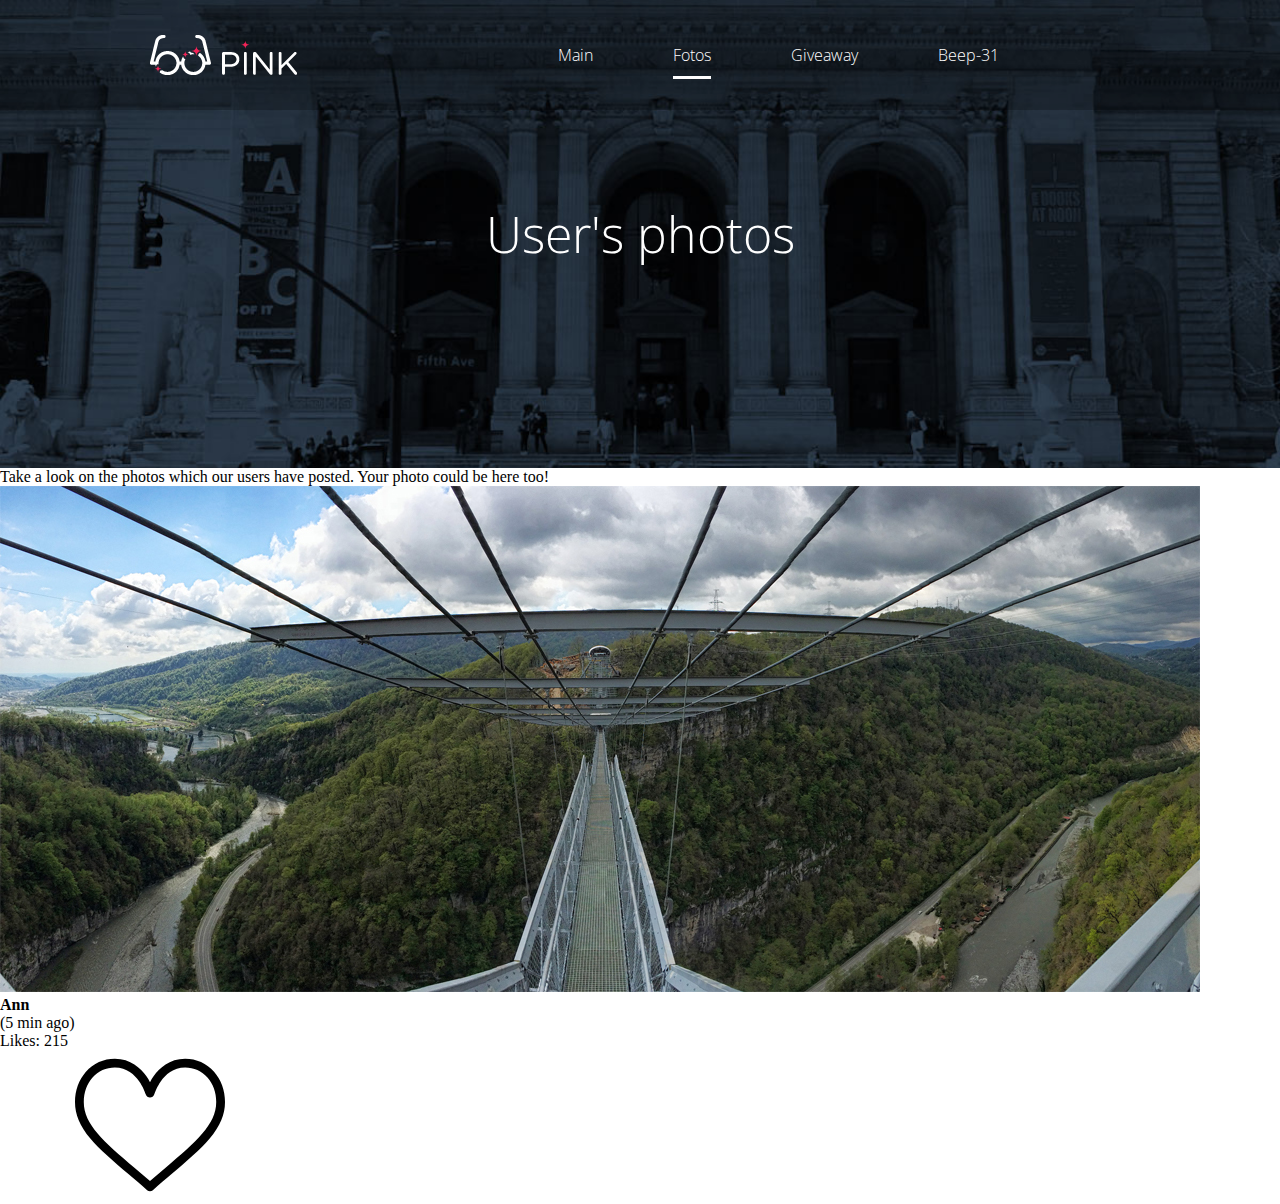
==== fotos.html @ 69ac8561 "User's fotos page was added but not finished yet" ====
<!DOCTYPE html>
<html lang="en">
<head>
    <meta charset="UTF-8">
    <meta name="viewport" content="width=device-width, initial-scale=1.0">
    <title>Document</title>
    <link rel="stylesheet" href="fotos.css">
    <link href="https://fonts.googleapis.com/css2?family=Open+Sans:wght@300;400;700&display=swap" rel="stylesheet">
</head>
<body>

<svg style="display: none;">
    <symbol id="heart" viewBox="0 0 512 512">
        <g>
            <g>
                <path d="M474.644,74.27C449.391,45.616,414.358,29.836,376,29.836c-53.948,0-88.103,32.22-107.255,59.25
                    c-4.969,7.014-9.196,14.047-12.745,20.665c-3.549-6.618-7.775-13.651-12.745-20.665c-19.152-27.03-53.307-59.25-107.255-59.25
                    c-38.358,0-73.391,15.781-98.645,44.435C13.267,101.605,0,138.213,0,177.351c0,42.603,16.633,82.228,52.345,124.7
                    c31.917,37.96,77.834,77.088,131.005,122.397c19.813,16.884,40.302,34.344,62.115,53.429l0.655,0.574
                    c2.828,2.476,6.354,3.713,9.88,3.713s7.052-1.238,9.88-3.713l0.655-0.574c21.813-19.085,42.302-36.544,62.118-53.431
                    c53.168-45.306,99.085-84.434,131.002-122.395C495.367,259.578,512,219.954,512,177.351
                    C512,138.213,498.733,101.605,474.644,74.27z M309.193,401.614c-17.08,14.554-34.658,29.533-53.193,45.646
                    c-18.534-16.111-36.113-31.091-53.196-45.648C98.745,312.939,30,254.358,30,177.351c0-31.83,10.605-61.394,29.862-83.245
                    C79.34,72.007,106.379,59.836,136,59.836c41.129,0,67.716,25.338,82.776,46.594c13.509,19.064,20.558,38.282,22.962,45.659
                    c2.011,6.175,7.768,10.354,14.262,10.354c6.494,0,12.251-4.179,14.262-10.354c2.404-7.377,9.453-26.595,22.962-45.66
                    c15.06-21.255,41.647-46.593,82.776-46.593c29.621,0,56.66,12.171,76.137,34.27C471.395,115.957,482,145.521,482,177.351
                    C482,254.358,413.255,312.939,309.193,401.614z"/>
            </g>
        </g>
    </symbol>
</svg>
    <header class="page-header">
        <div class="page-header__logo">
            <a class="page-header__logo--mobile">
                <img src="./img/header/logotype-mobile.png" alt="pink logo">
            </a>
            <a class="page-header__logo--tablet">
                <img src="./img/header/logotype-tablet.png" alt="pink logo">
            </a>
            <a href="" class="page-header__logo--desktop">
                <img src="./img/header/logotype-desktop.png" alt="pink logo">
            </a>
        </div>
        <div class="page-header__burger">
            <div class="burger-item burger-item--closed"></div>
        </div>
        <nav class="main-nav" id="nav">
            <div class="main-nav__wrapper">
                <ul class="main-nav__list">
                    <li class="main-nav__list-item"><a href="index.html">Main</a></li>
                    <li class="main-nav__list-item list-item--active"><a href="#">Fotos</a></li>
                    <li class="main-nav__list-item"><a href="#">Giveaway</a></li>
                    <li class="main-nav__list-item"><a href="#">Beep-31</a></li>
                </ul>
            </div>
        </nav>
    </header>
    <section class="intro">
        <div class="intro__title">User's photos</div>
    </section>
    <main class="page-main">
        <div class="main__intro">
            <p>Take a look on the photos which our users have posted. Your photo could be here too!</p>
        </div>
        <div class="main__cards">
            <div class="card">
                <div class="card__photo">
                    <picture>
                        <source media="(min-width:1200px)" srcset="img/fotos/main/panorama-desktop.jpg">
                        <source media="(min-width:660px)" srcset="img/fotos/main/panorama-tablet.jpg">
                        <img srcset="img/fotos/main/panorama-mobile.jpg">
                    </picture>
                </div>
                <div class="card__info">
                    <div class="card__info-left">
                        <div class="card__info__name"><h4>Ann</h4></div>
                        <div class="card__info__time">(5 min ago)</div>
                    </div>
                   <div class="card__info-right">
                       <div class="card__info__likes">
                           <p>Likes: 215</p>
                           <svg>
                               <use xlink:href="#heart">
                           </svg>
                       </div>
                   </div>

                </div>
            </div>
        </div>
    </main>
<script src="scripts/header.js"></script>
</body>
</html>
---- fotos.css ----
*,
*::before,
*::after {
  box-sizing: border-box;
  margin: 0;
  padding: 0;
}
html {
  position: relative;
}
body {
  overflow-x: hidden;
}
a {
  text-decoration: none;
}
table {
  border-style: hidden;
  border-collapse: collapse;
}
.skew-c {
  width: 100vw;
  height: 50px;
  position: absolute;
  left: 0px;
  background: linear-gradient(to right bottom, #fff 49%, #f2f2f2 50%);
}
@media (min-width: 660px) {
  .skew-c {
    height: 96px;
  }
}
@media (min-width: 1200px) {
  .skew-c {
    height: 120px;
  }
}
.page-header {
  position: absolute;
  top: 0;
  left: 0;
  font-family: 'Open Sans', sans-serif;
  font-weight: 300;
  background-color: #0000003a;
  width: 100%;
  padding: 20px;
  z-index: 5;
  display: flex;
  justify-content: space-between;
  align-items: center;
  height: 70px;
}
.page-header__logo--tablet {
  display: none;
}
.page-header__logo--desktop {
  display: none;
}
.page-header__logo--mobile {
  display: flex;
}
.page-header__burger {
  order: 3;
}
.burger-item--closed {
  display: flex;
  width: 50px;
  height: 4px;
  background-color: #fff;
  position: relative;
  cursor: pointer;
  transition: 0.1s linear;
}
.burger-item--closed:hover {
  background-color: #d22856;
}
.burger-item--closed:hover::after,
.burger-item--closed:hover::before {
  background-color: #d22856;
}
.burger-item--closed::after {
  content: "";
  display: block;
  width: 50px;
  height: 4px;
  background-color: #fff;
  position: absolute;
  cursor: pointer;
  top: 10px;
  left: 0;
  transition: 0.1s linear;
}
.burger-item--closed::before {
  content: "";
  display: block;
  width: 50px;
  height: 4px;
  background-color: #fff;
  position: absolute;
  cursor: pointer;
  top: -10px;
  left: 0;
  transition: 0.1s linear;
}
.burger-item--closed::before:hover {
  background-color: #d22856;
}
.main-nav {
  opacity: 0;
  position: absolute;
  left: 0;
  top: 70px;
  background-color: #243241;
  transition: 0.4s linear;
  z-index: 1000;
}
.main-nav__list {
  list-style: none;
  padding: 0;
  display: flex;
  flex-direction: column;
}
.main-nav__list-item {
  text-align: center;
  padding: 25px 0px;
  text-transform: uppercase;
  font-weight: 700;
  width: 100vw;
  border-bottom: 1px solid #000001;
  border-top: 2px solid #485461;
}
.main-nav__list-item a {
  text-decoration: none;
  color: #fff;
}
.main-nav__list-item:last-child {
  border-bottom: 1px solid #000001;
}
@media (min-width: 660px) {
  .page-header__logo--tablet {
    display: flex;
  }
  .page-header__logo--desktop {
    display: none;
  }
  .page-header__logo--mobile {
    display: none;
  }
  .page-header {
    height: 110px;
  }
  .main-nav {
    top: 110px;
  }
}
@media (min-width: 1200px) {
  .main-nav {
    opacity: 1 !important;
  }
  .list-item--active a {
    padding-bottom: 10px;
    border-bottom: 3px solid #fff;
  }
  .page-header__logo--tablet {
    display: none;
  }
  .page-header__logo--desktop {
    display: flex;
    margin-left: 130px;
  }
  .page-header__logo--mobile {
    display: none;
  }
  .burger-item {
    display: none;
  }
  .main-nav {
    display: block;
    opacity: 1;
    position: static;
    background-color: transparent;
  }
  .main-nav__list {
    display: flex;
    flex-direction: row;
  }
  .main-nav__list-item {
    padding: 0;
    text-transform: initial;
    color: #fff;
    font-weight: 300;
    border: none;
    width: auto;
    margin: 0 40px;
  }
  .main-nav__list-item a {
    transition: 0.1s linear;
  }
  .main-nav__list-item a:hover {
    color: #d22856;
    border-color: #d22856;
  }
  .main-nav__list-item:last-child {
    border-bottom: none;
  }
}
.intro {
  background-image: url("img/fotos/intro/back-mobile.jpg");
  background-size: cover;
  background-repeat: no-repeat;
}
.intro__title {
  text-align: center;
  padding: 130px 0px;
  font-family: 'Open Sans', sans-serif;
  font-size: 25px;
  font-weight: 300;
  color: #fff;
}
@media (min-width: 660px) {
  .intro {
    background-image: url("img/fotos/intro/back-tablet.jpg");
  }
  .intro__title {
    padding-top: 250px;
    padding-bottom: 150px;
    font-size: 50px;
  }
}
@media (min-width: 1200px) {
  .intro {
    background-image: url("img/fotos/intro/back-desktop.jpg");
  }
  .intro__title {
    padding: 200px 0px;
  }
}
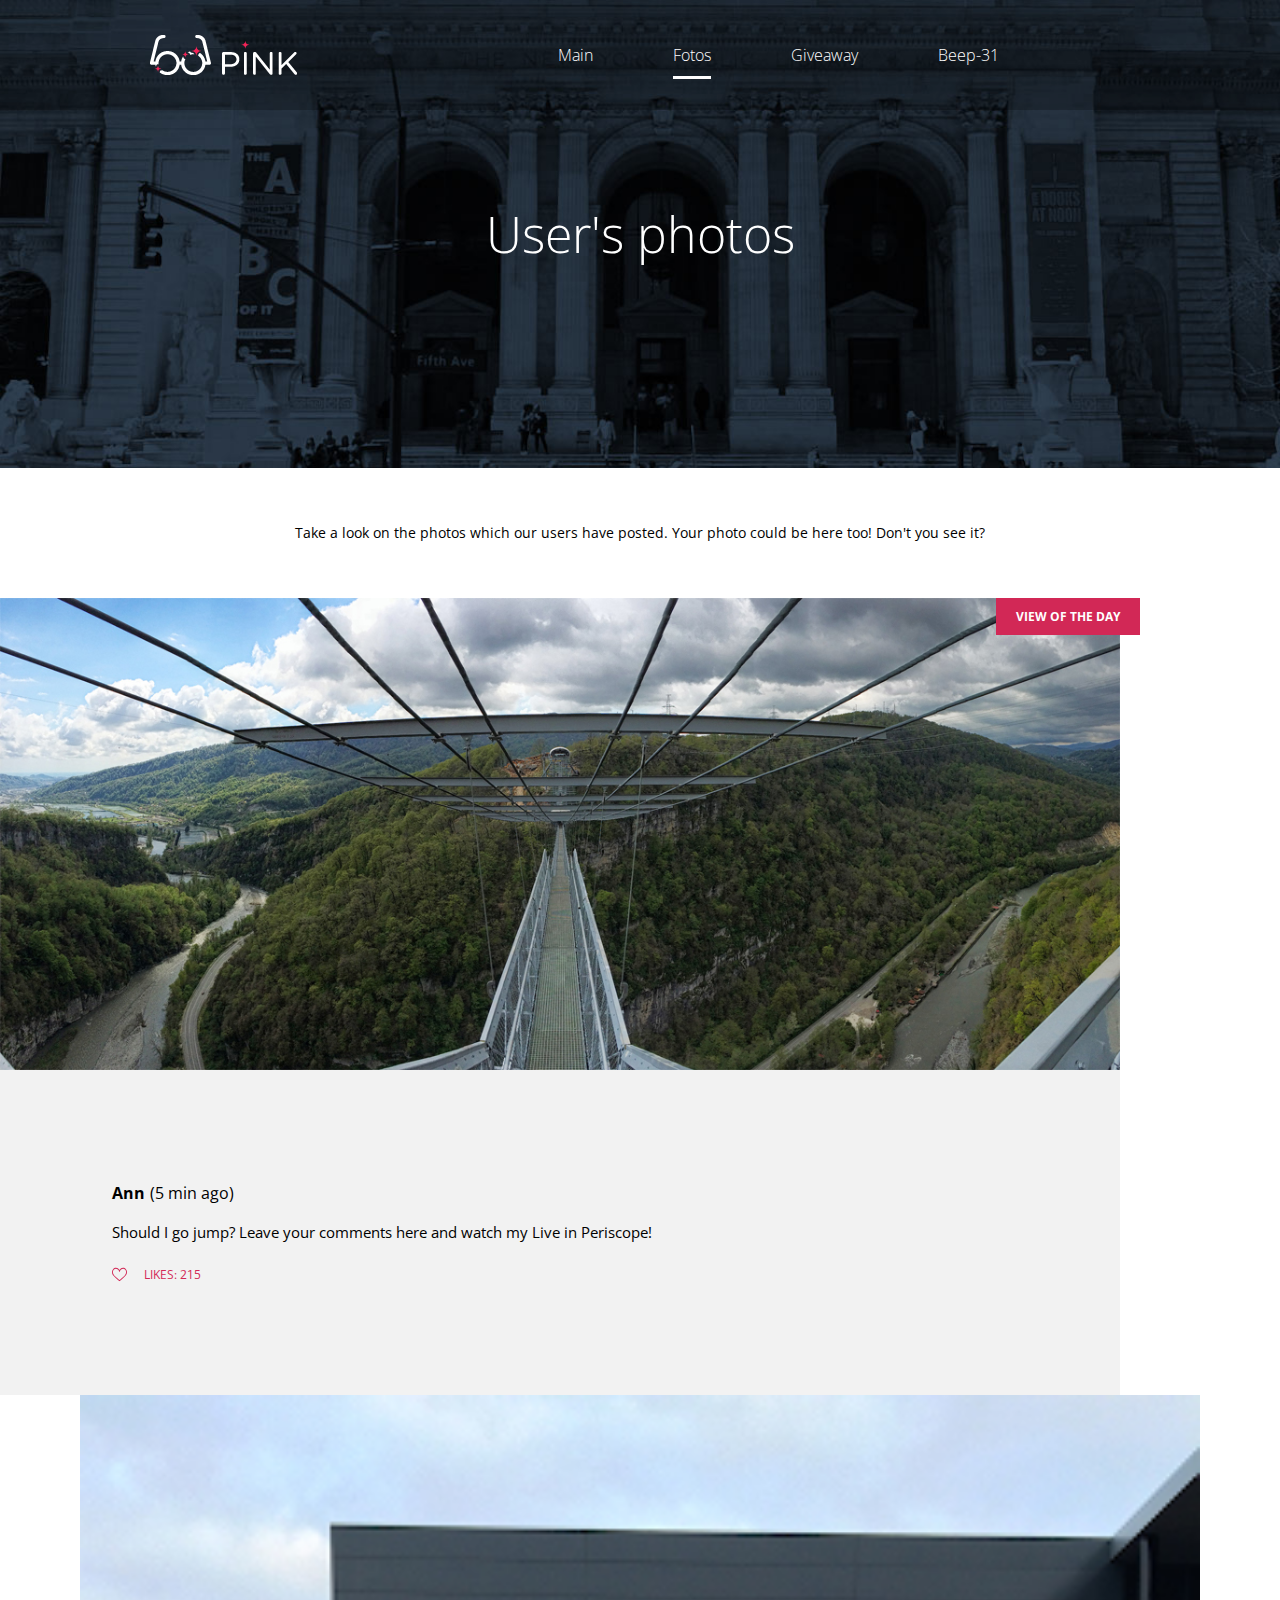
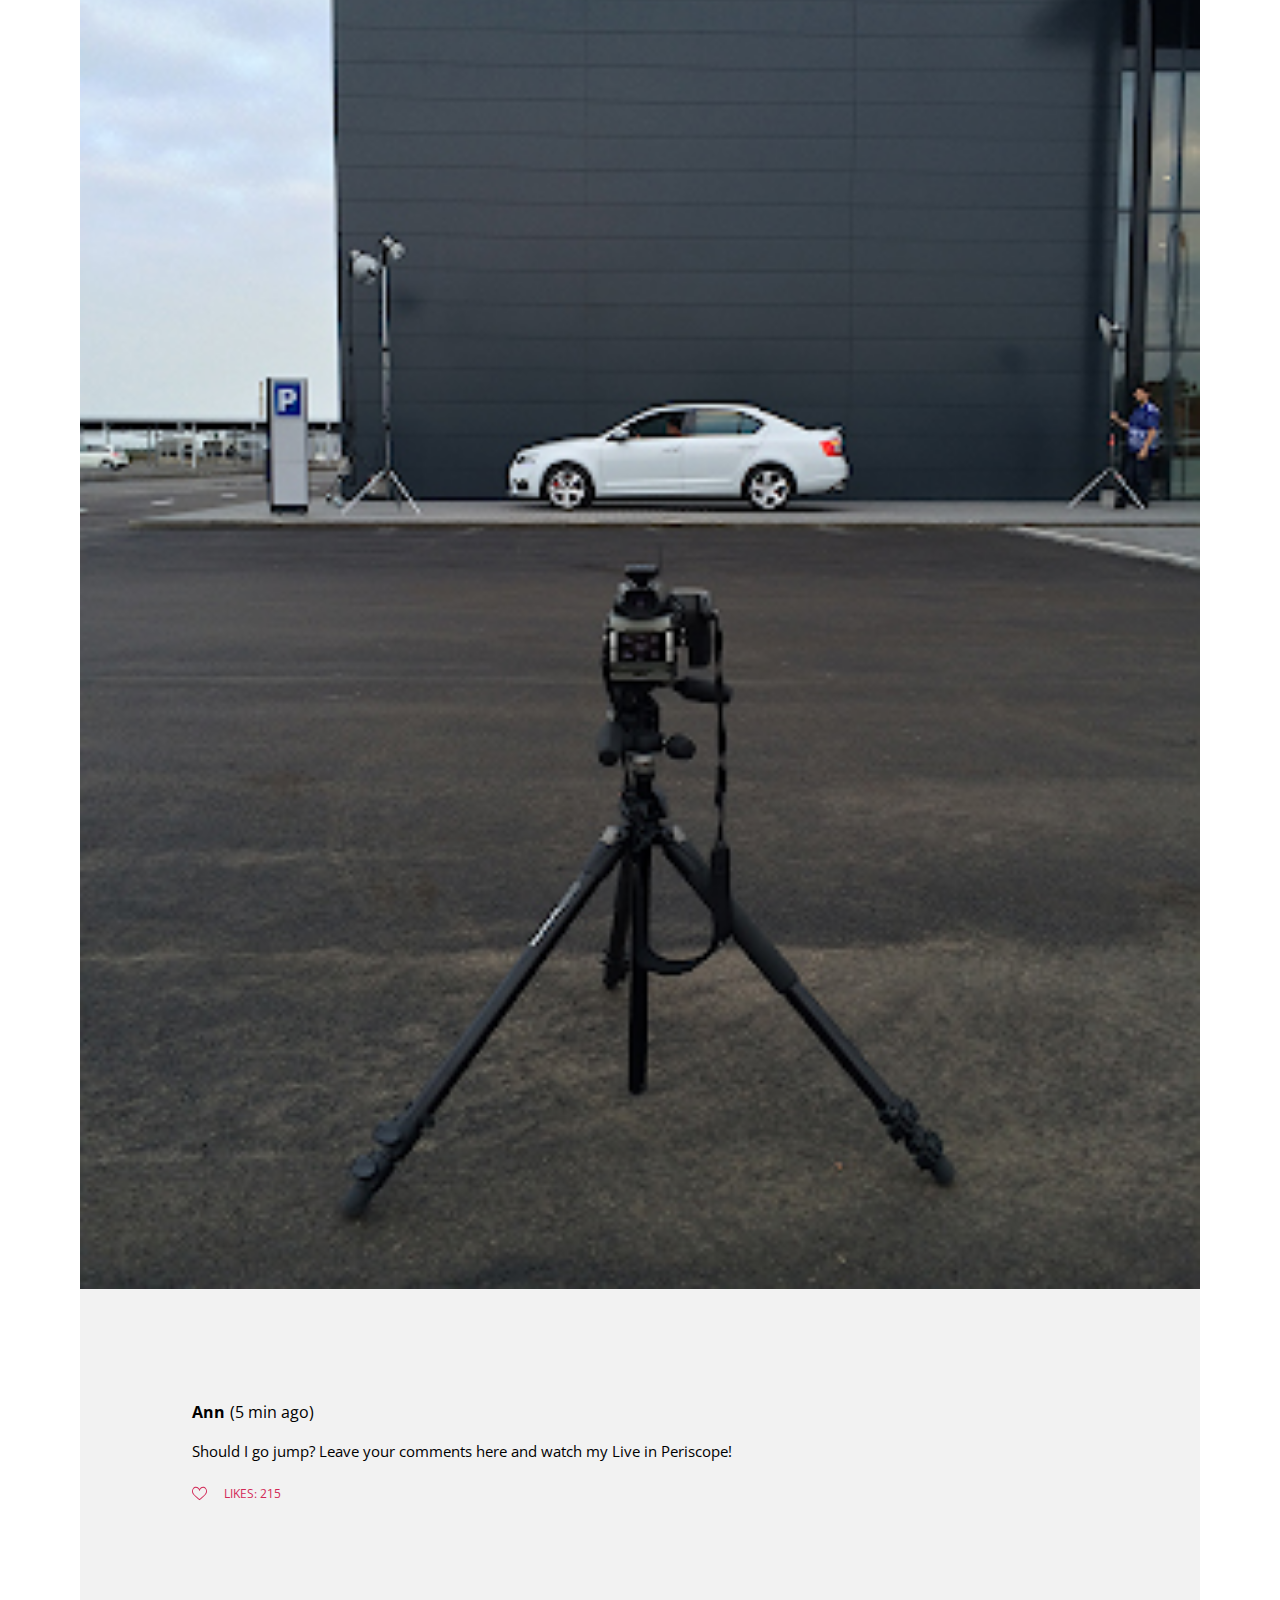
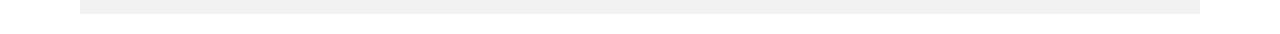
==== commit dea41103: "fotos section was started" ====
--- a/fotos.html
+++ b/fotos.html
@@ -60,21 +60,27 @@
     </section>
     <main class="page-main">
         <div class="main__intro">
-            <p>Take a look on the photos which our users have posted. Your photo could be here too!</p>
+            <p>Take a look on the photos which our users have posted. Your photo could be here too! Don't you see it?</p>
         </div>
         <div class="main__cards">
-            <div class="card">
+            <div class="card card--panorama">
+                <div class="card__panorama">
+                    View of the day
+                </div>
                 <div class="card__photo">
                     <picture>
                         <source media="(min-width:1200px)" srcset="img/fotos/main/panorama-desktop.jpg">
                         <source media="(min-width:660px)" srcset="img/fotos/main/panorama-tablet.jpg">
-                        <img srcset="img/fotos/main/panorama-mobile.jpg">
+                        <img class="img--panorama" srcset="img/fotos/main/panorama-mobile.jpg">
                     </picture>
                 </div>
                 <div class="card__info">
                     <div class="card__info-left">
                         <div class="card__info__name"><h4>Ann</h4></div>
                         <div class="card__info__time">(5 min ago)</div>
+                    </div>
+                    <div class="card__info__text">
+                        <p>Should I go jump? Leave your comments here and watch my Live in Periscope!</p>
                     </div>
                    <div class="card__info-right">
                        <div class="card__info__likes">
@@ -84,7 +90,32 @@
                            </svg>
                        </div>
                    </div>
-
+                </div>
+            </div>
+            <div class="card">
+                <div class="card__photo">
+                    <picture>
+                        <source media="(min-width:1200px)" srcset="img/fotos/main/photo-1-desktop.jpg">
+                        <source media="(min-width:660px)" srcset="img/fotos/main/photo-1-tablet.jpg">
+                        <img srcset="img/fotos/main/photo-1-mobile.jpg">
+                    </picture>
+                </div>
+                <div class="card__info">
+                    <div class="card__info-left">
+                        <div class="card__info__name"><h4>Ann </h4></div>
+                        <div class="card__info__time">(5 min ago)</div>
+                    </div>
+                    <div class="card__info__text">
+                        <p>Should I go jump? Leave your comments here and watch my Live in Periscope!</p>
+                    </div>
+                   <div class="card__info-right">
+                       <div class="card__info__likes">
+                           <p>Likes: 215</p>
+                           <svg>
+                               <use xlink:href="#heart">
+                           </svg>
+                       </div>
+                   </div>
                 </div>
             </div>
         </div>
--- a/fotos.css
+++ b/fotos.css
@@ -235,3 +235,89 @@
     padding: 200px 0px;
   }
 }
+.page-main {
+  font-family: 'Open Sans', sans-serif;
+}
+.main__cards {
+  display: flex;
+  flex-wrap: wrap;
+}
+.main__intro {
+  font-size: 14px;
+  margin: 50px 0px;
+  text-align: center;
+  line-height: 2.14;
+  padding: 0 20px;
+}
+.card--panorama {
+  position: relative;
+}
+.card__panorama {
+  position: absolute;
+  color: #fff;
+  font-size: 12px;
+  font-weight: 700;
+  text-transform: uppercase;
+  background-color: #d22856;
+  padding: 10px 20px;
+  right: -20px;
+  top: 0;
+}
+.card__photo--panorama {
+  width: 100vw;
+}
+.img--panorama {
+  width: 100vw;
+  height: auto;
+  display: block;
+  margin: 0 auto;
+}
+.card {
+  width: 87.5%;
+  margin: 0 auto;
+  margin-bottom: 20px;
+  display: flex;
+  flex-direction: column;
+}
+.card--panorama {
+  margin: 0px;
+}
+.card__photo img {
+  display: block;
+  width: 100%;
+  height: auto;
+}
+.card__info {
+  background-color: #f2f2f2;
+  padding: 10%;
+}
+.card__info-left {
+  display: flex;
+  margin-bottom: 15px;
+}
+.card__info__time {
+  margin-left: 5px;
+}
+.card__info__text {
+  line-height: 1.8;
+  font-size: 15px;
+  margin-bottom: 20px;
+}
+.card__info-right svg {
+  width: 15px;
+  height: 15px;
+  fill: #d22856;
+  order: 1;
+  margin-right: 17px;
+}
+.card__info__likes {
+  display: flex;
+  align-items: center;
+  color: #d22856;
+  font-size: 12px;
+  text-transform: uppercase;
+  font-weight: 400;
+}
+.card__info__likes p {
+  order: 2;
+}
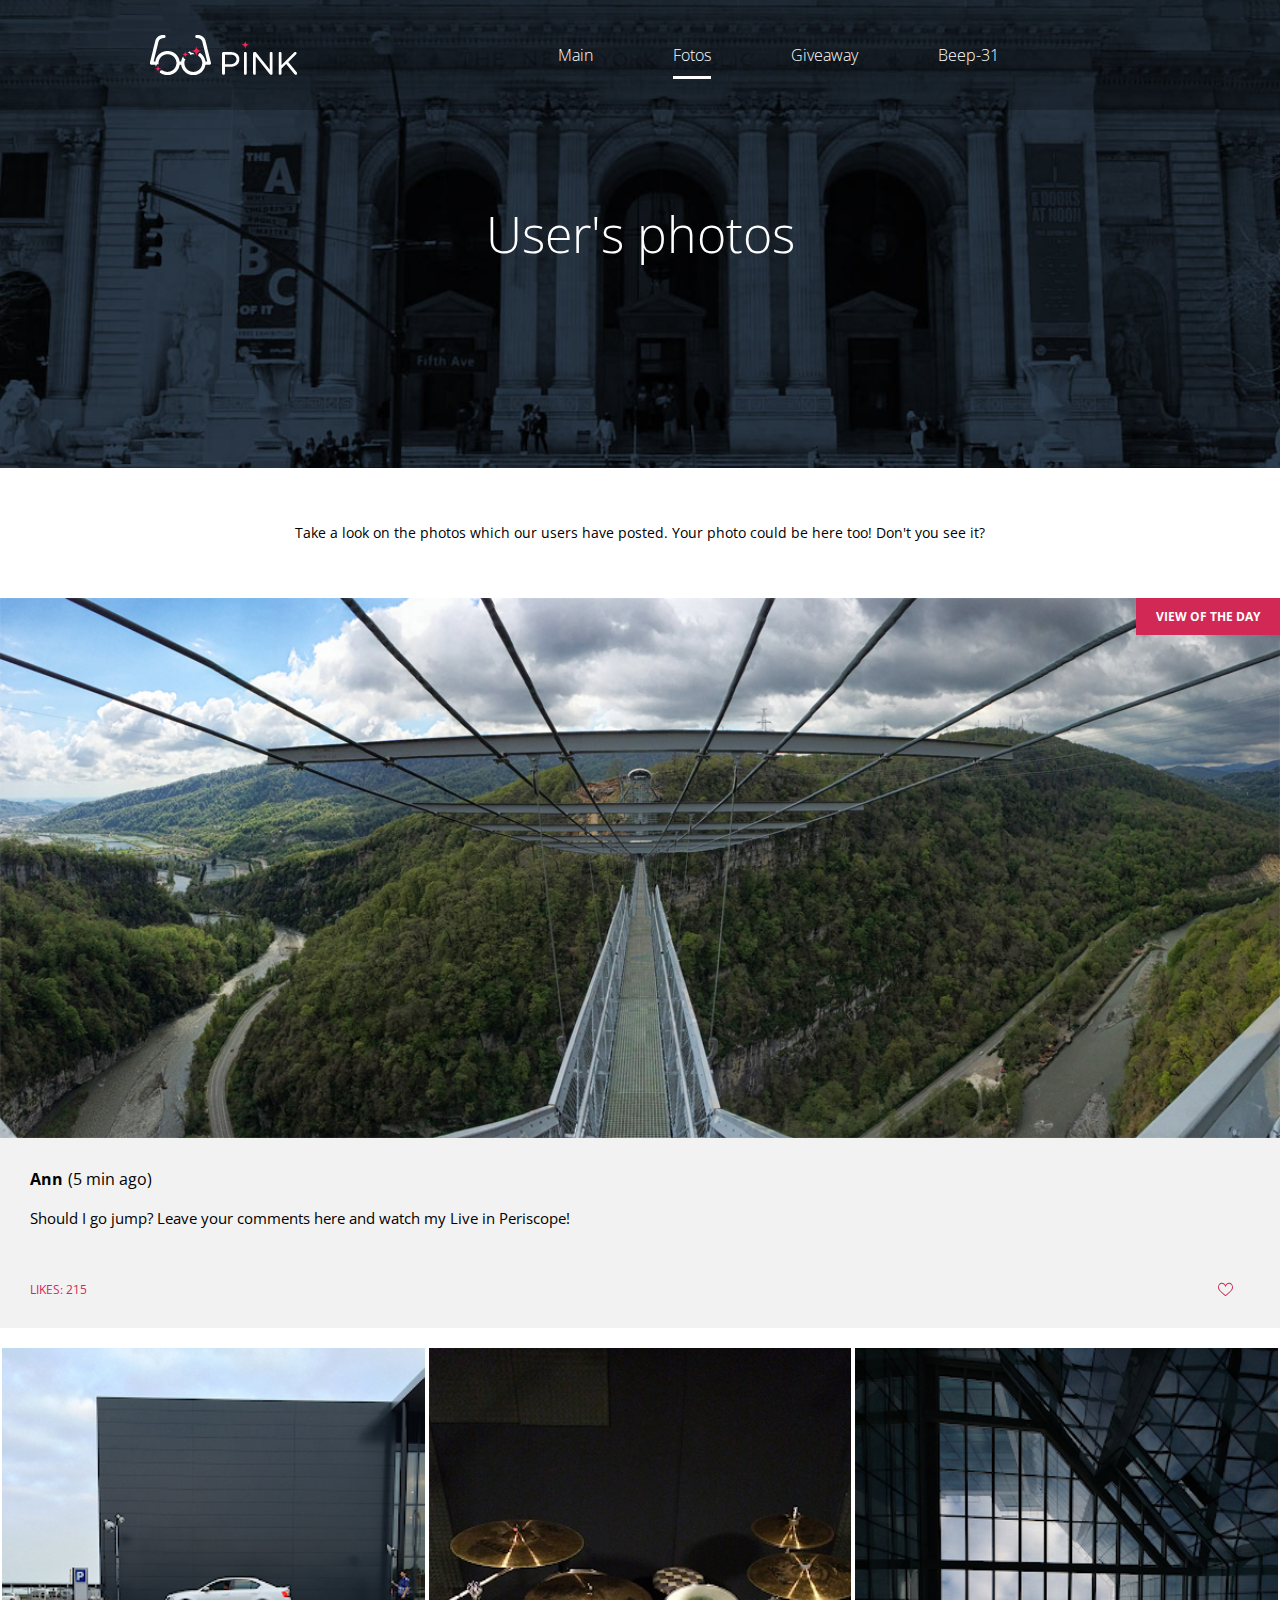
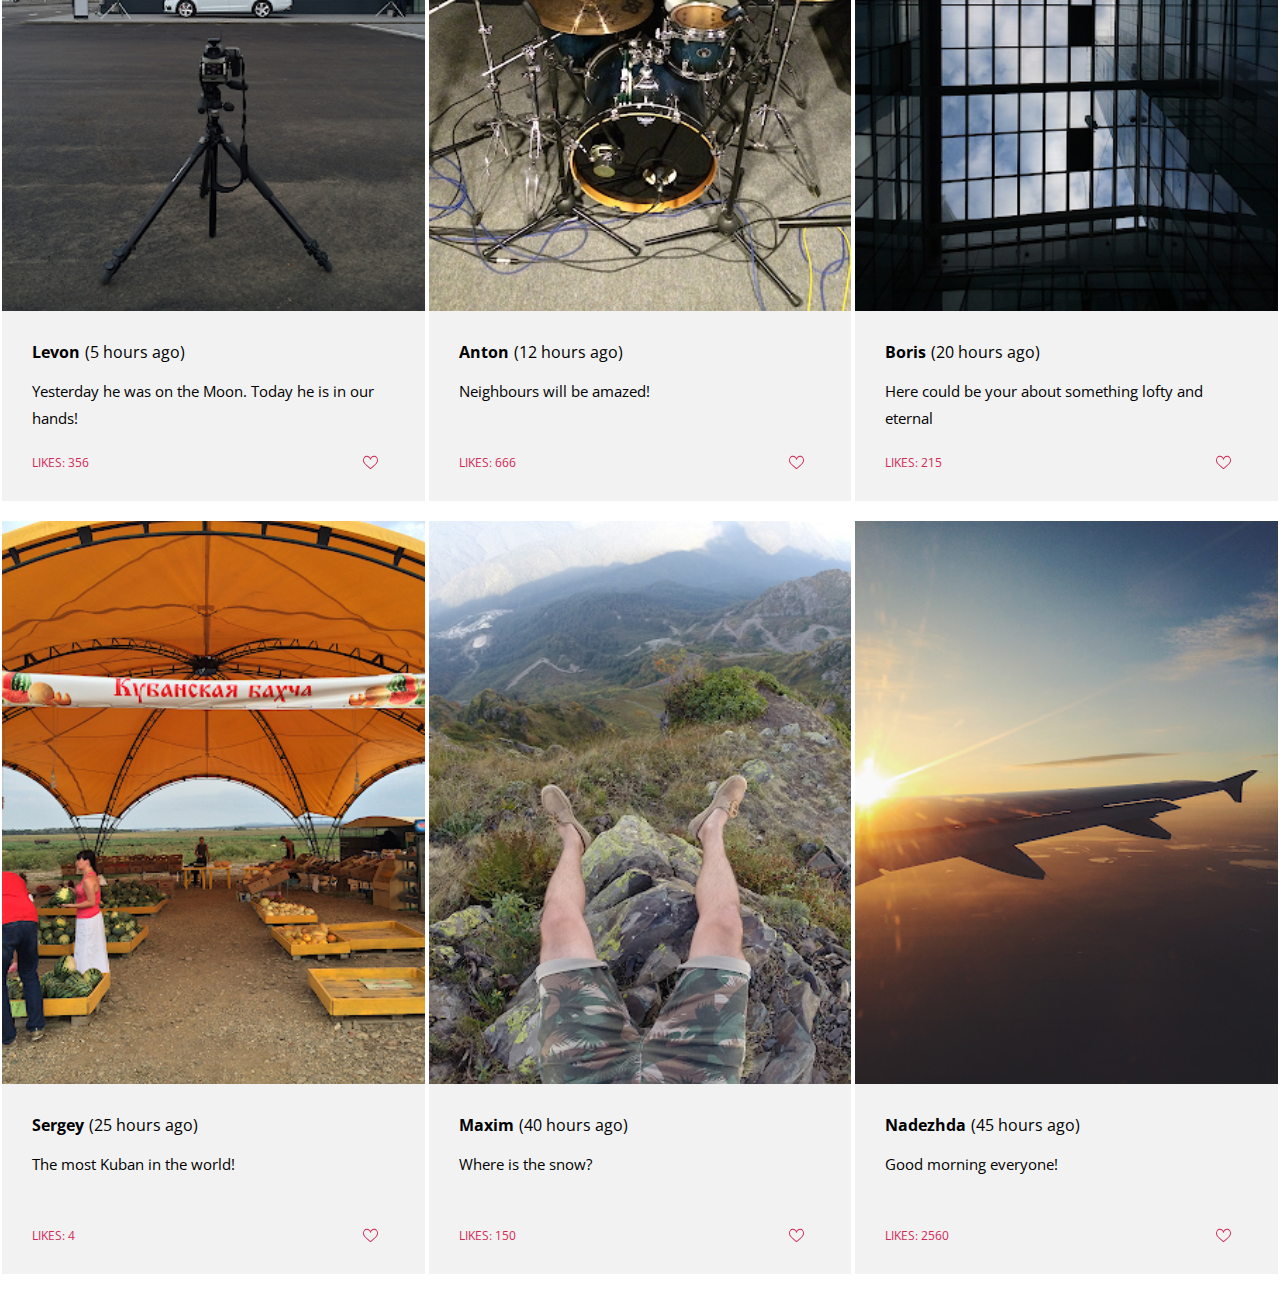
==== commit cf66ae45: "I have some problems with the wrapper" ====
--- a/fotos.html
+++ b/fotos.html
@@ -55,13 +55,16 @@
             </div>
         </nav>
     </header>
+
     <section class="intro">
         <div class="intro__title">User's photos</div>
     </section>
+
     <main class="page-main">
         <div class="main__intro">
             <p>Take a look on the photos which our users have posted. Your photo could be here too! Don't you see it?</p>
         </div>
+        <!-- <div class="page-main__wrapper"> -->
         <div class="main__cards">
             <div class="card card--panorama">
                 <div class="card__panorama">
@@ -82,14 +85,14 @@
                     <div class="card__info__text">
                         <p>Should I go jump? Leave your comments here and watch my Live in Periscope!</p>
                     </div>
-                   <div class="card__info-right">
-                       <div class="card__info__likes">
-                           <p>Likes: 215</p>
-                           <svg>
-                               <use xlink:href="#heart">
-                           </svg>
-                       </div>
-                   </div>
+                    <div class="card__info-right">
+                        <div class="card__info__likes">
+                            <p>Likes: 215</p>
+                            <svg>
+                                <use xlink:href="#heart">
+                            </svg>
+                        </div>
+                    </div>
                 </div>
             </div>
             <div class="card">
@@ -102,22 +105,153 @@
                 </div>
                 <div class="card__info">
                     <div class="card__info-left">
-                        <div class="card__info__name"><h4>Ann </h4></div>
-                        <div class="card__info__time">(5 min ago)</div>
-                    </div>
-                    <div class="card__info__text">
-                        <p>Should I go jump? Leave your comments here and watch my Live in Periscope!</p>
-                    </div>
-                   <div class="card__info-right">
-                       <div class="card__info__likes">
-                           <p>Likes: 215</p>
-                           <svg>
-                               <use xlink:href="#heart">
-                           </svg>
-                       </div>
-                   </div>
-                </div>
-            </div>
+                        <div class="card__info__name"><h4>Levon</h4></div>
+                        <div class="card__info__time">(5 hours ago)</div>
+                    </div>
+                    <div class="card__info__text">
+                        <p>Yesterday he was on the Moon. Today he is in our hands!</p>
+                    </div>
+                    <div class="card__info-right">
+                        <div class="card__info__likes">
+                            <p>Likes: 356</p>
+                            <svg>
+                                <use xlink:href="#heart">
+                            </svg>
+                        </div>
+                    </div>
+                </div>
+            </div>
+            <div class="card">
+                <div class="card__photo">
+                    <picture>
+                        <source media="(min-width:1200px)" srcset="img/fotos/main/photo-2-desktop.jpg">
+                        <source media="(min-width:660px)" srcset="img/fotos/main/photo-2-tablet.jpg">
+                        <img srcset="img/fotos/main/photo-2-mobile.jpg">
+                    </picture>
+                </div>
+                <div class="card__info">
+                    <div class="card__info-left">
+                        <div class="card__info__name"><h4>Anton</h4></div>
+                        <div class="card__info__time">(12 hours ago)</div>
+                    </div>
+                    <div class="card__info__text">
+                        <p>Neighbours will be amazed!</p>
+                    </div>
+                    <div class="card__info-right">
+                        <div class="card__info__likes">
+                            <p>Likes: 666</p>
+                            <svg>
+                                <use xlink:href="#heart">
+                            </svg>
+                        </div>
+                    </div>
+                </div>
+            </div>
+            <div class="card">
+                <div class="card__photo">
+                    <picture>
+                        <source media="(min-width:1200px)" srcset="img/fotos/main/photo-3-desktop.jpg">
+                        <source media="(min-width:660px)" srcset="img/fotos/main/photo-3-tablet.jpg">
+                        <img srcset="img/fotos/main/photo-3-mobile.jpg">
+                    </picture>
+                </div>
+                <div class="card__info">
+                    <div class="card__info-left">
+                        <div class="card__info__name"><h4>Boris</h4></div>
+                        <div class="card__info__time">(20 hours ago)</div>
+                    </div>
+                    <div class="card__info__text">
+                        <p>Here could be your about something lofty and eternal</p>
+                    </div>
+                    <div class="card__info-right">
+                        <div class="card__info__likes">
+                            <p>Likes: 215</p>
+                            <svg>
+                                <use xlink:href="#heart">
+                            </svg>
+                        </div>
+                    </div>
+                </div>
+            </div>
+                <div class="card">
+                    <div class="card__photo">
+                        <picture>
+                            <source media="(min-width:1200px)" srcset="img/fotos/main/photo-4-desktop.jpg">
+                            <source media="(min-width:660px)" srcset="img/fotos/main/photo-4-tablet.jpg">
+                            <img srcset="img/fotos/main/photo-4-mobile.jpg">
+                        </picture>
+                    </div>
+                    <div class="card__info">
+                        <div class="card__info-left">
+                            <div class="card__info__name"><h4>Sergey</h4></div>
+                            <div class="card__info__time">(25 hours ago)</div>
+                        </div>
+                        <div class="card__info__text">
+                            <p>The most Kuban in the world!</p>
+                        </div>
+                        <div class="card__info-right">
+                            <div class="card__info__likes">
+                                <p>Likes: 4</p>
+                                <svg>
+                                    <use xlink:href="#heart">
+                                </svg>
+                            </div>
+                        </div>
+                    </div>
+                </div>
+                <div class="card">
+                    <div class="card__photo">
+                        <picture>
+                            <source media="(min-width:1200px)" srcset="img/fotos/main/photo-5-desktop.jpg">
+                            <source media="(min-width:660px)" srcset="img/fotos/main/photo-5-tablet.jpg">
+                            <img srcset="img/fotos/main/photo-5-mobile.jpg">
+                        </picture>
+                    </div>
+                    <div class="card__info">
+                        <div class="card__info-left">
+                            <div class="card__info__name"><h4>Maxim</h4></div>
+                            <div class="card__info__time">(40 hours ago)</div>
+                        </div>
+                        <div class="card__info__text">
+                            <p>Where is the snow?</p>
+                        </div>
+                        <div class="card__info-right">
+                            <div class="card__info__likes">
+                                <p>Likes: 150</p>
+                                <svg>
+                                    <use xlink:href="#heart">
+                                </svg>
+                            </div>
+                        </div>
+                    </div>
+                </div>
+                <div class="card">
+                    <div class="card__photo">
+                        <picture>
+                            <source media="(min-width:1200px)" srcset="img/fotos/main/photo-6-desktop.jpg">
+                            <source media="(min-width:660px)" srcset="img/fotos/main/photo-6-tablet.jpg">
+                            <img srcset="img/fotos/main/photo-6-mobile.jpg">
+                        </picture>
+                    </div>
+                    <div class="card__info">
+                        <div class="card__info-left">
+                            <div class="card__info__name"><h4>Nadezhda</h4></div>
+                            <div class="card__info__time">(45 hours ago)</div>
+                        </div>
+                        <div class="card__info__text">
+                            <p>Good morning everyone!</p>
+                        </div>
+                        <div class="card__info-right">
+                            <div class="card__info__likes">
+                                <p>Likes: 2560</p>
+                                <svg>
+                                    <use xlink:href="#heart">
+                                </svg>
+                            </div>
+                        </div>
+                    </div>
+                </div>
+            <!-- </div> -->
         </div>
     </main>
 <script src="scripts/header.js"></script>
--- a/fotos.css
+++ b/fotos.css
@@ -249,9 +249,6 @@
   line-height: 2.14;
   padding: 0 20px;
 }
-.card--panorama {
-  position: relative;
-}
 .card__panorama {
   position: absolute;
   color: #fff;
@@ -260,17 +257,14 @@
   text-transform: uppercase;
   background-color: #d22856;
   padding: 10px 20px;
-  right: -20px;
+  right: 0px;
   top: 0;
 }
-.card__photo--panorama {
-  width: 100vw;
-}
 .img--panorama {
-  width: 100vw;
+  width: 100vw !important;
   height: auto;
   display: block;
-  margin: 0 auto;
+  margin-left: -7%;
 }
 .card {
   width: 87.5%;
@@ -280,7 +274,7 @@
   flex-direction: column;
 }
 .card--panorama {
-  margin: 0px;
+  position: relative;
 }
 .card__photo img {
   display: block;
@@ -321,3 +315,42 @@
 .card__info__likes p {
   order: 2;
 }
+@media (min-width: 660px) {
+  .card {
+    width: 45%;
+  }
+  .card--panorama {
+    width: 100% !important;
+  }
+  .img--panorama {
+    width: 100vw;
+    height: auto;
+    margin: 0px;
+  }
+  .card__info {
+    height: 190px;
+    padding: 30px;
+    display: flex;
+    flex-direction: column;
+  }
+  .card__info-left {
+    margin-bottom: 15px;
+  }
+  .card__info__text {
+    margin-bottom: auto;
+  }
+  .card__info__likes p {
+    order: 1;
+  }
+  .card__info-right svg {
+    margin-left: auto;
+  }
+}
+@media (min-width: 1200px) {
+  .card {
+    width: 33%;
+  }
+  .card--panorama {
+    width: 100% !important;
+  }
+}
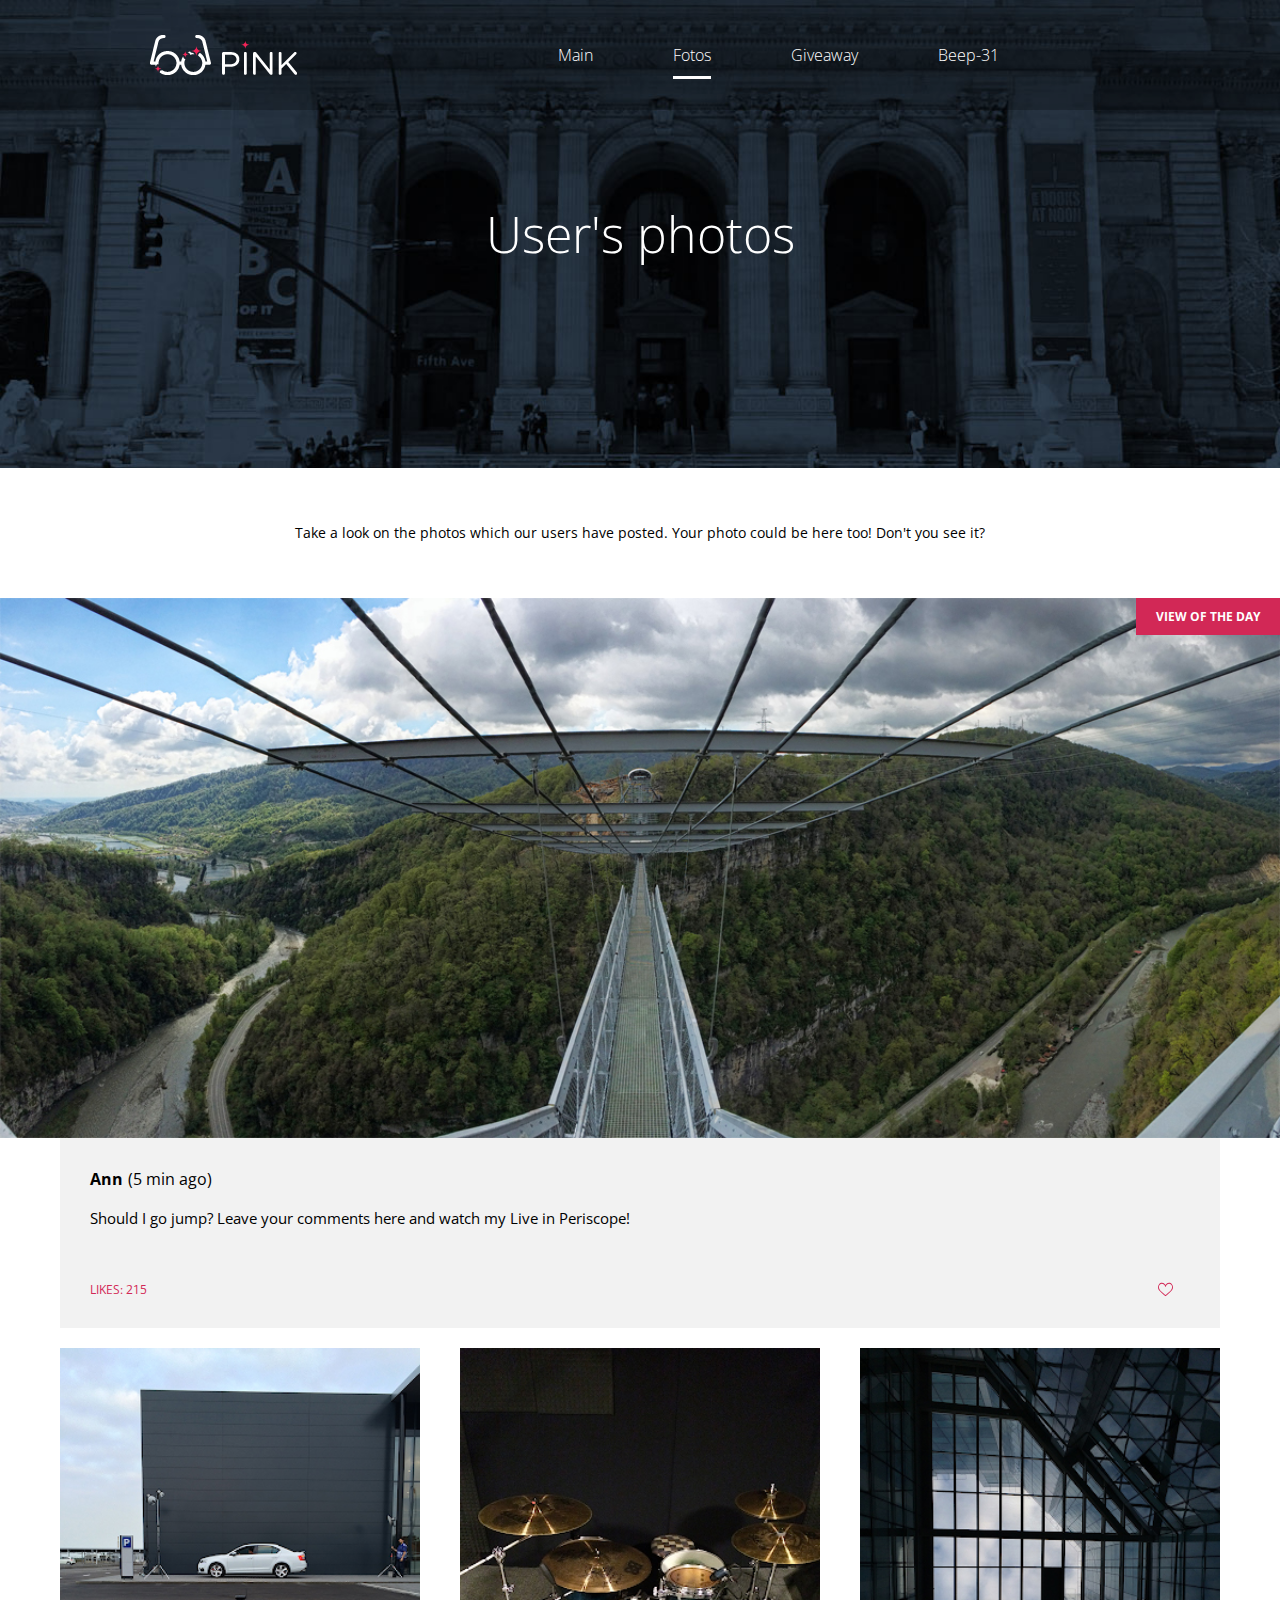
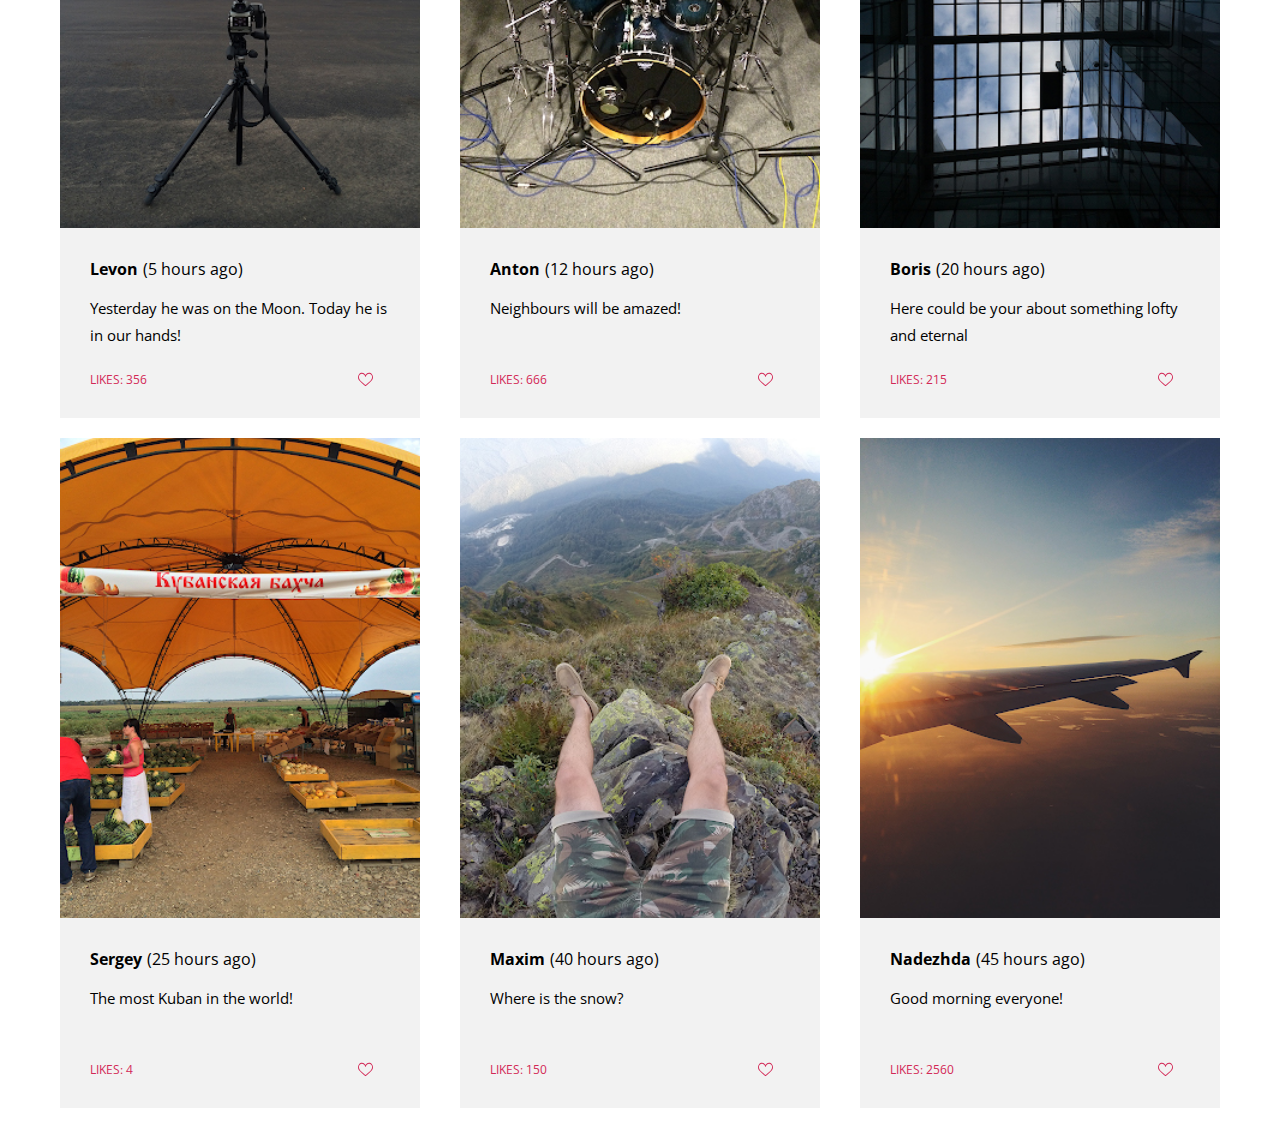
==== commit b4a80cda: "The problem doesn't exists anymore. The wrapper works pretty god" ====
--- a/fotos.html
+++ b/fotos.html
@@ -64,7 +64,7 @@
         <div class="main__intro">
             <p>Take a look on the photos which our users have posted. Your photo could be here too! Don't you see it?</p>
         </div>
-        <!-- <div class="page-main__wrapper"> -->
+        
         <div class="main__cards">
             <div class="card card--panorama">
                 <div class="card__panorama">
@@ -77,7 +77,7 @@
                         <img class="img--panorama" srcset="img/fotos/main/panorama-mobile.jpg">
                     </picture>
                 </div>
-                <div class="card__info">
+                <div class="card__info card__info--panorama">
                     <div class="card__info-left">
                         <div class="card__info__name"><h4>Ann</h4></div>
                         <div class="card__info__time">(5 min ago)</div>
@@ -95,6 +95,7 @@
                     </div>
                 </div>
             </div>
+            <div class="page-main__wrapper">
             <div class="card">
                 <div class="card__photo">
                     <picture>
@@ -251,7 +252,7 @@
                         </div>
                     </div>
                 </div>
-            <!-- </div> -->
+            </div>
         </div>
     </main>
 <script src="scripts/header.js"></script>
--- a/fotos.css
+++ b/fotos.css
@@ -238,7 +238,7 @@
 .page-main {
   font-family: 'Open Sans', sans-serif;
 }
-.main__cards {
+.page-main__wrapper {
   display: flex;
   flex-wrap: wrap;
 }
@@ -347,10 +347,19 @@
   }
 }
 @media (min-width: 1200px) {
+  .page-main__wrapper {
+    max-width: 1200px;
+    margin: 0 auto;
+  }
   .card {
-    width: 33%;
+    width: 30%;
   }
   .card--panorama {
     width: 100% !important;
   }
-}
+  .card__info--panorama {
+    max-width: 1160px;
+    width: 100%;
+    margin: 0 auto;
+  }
+}
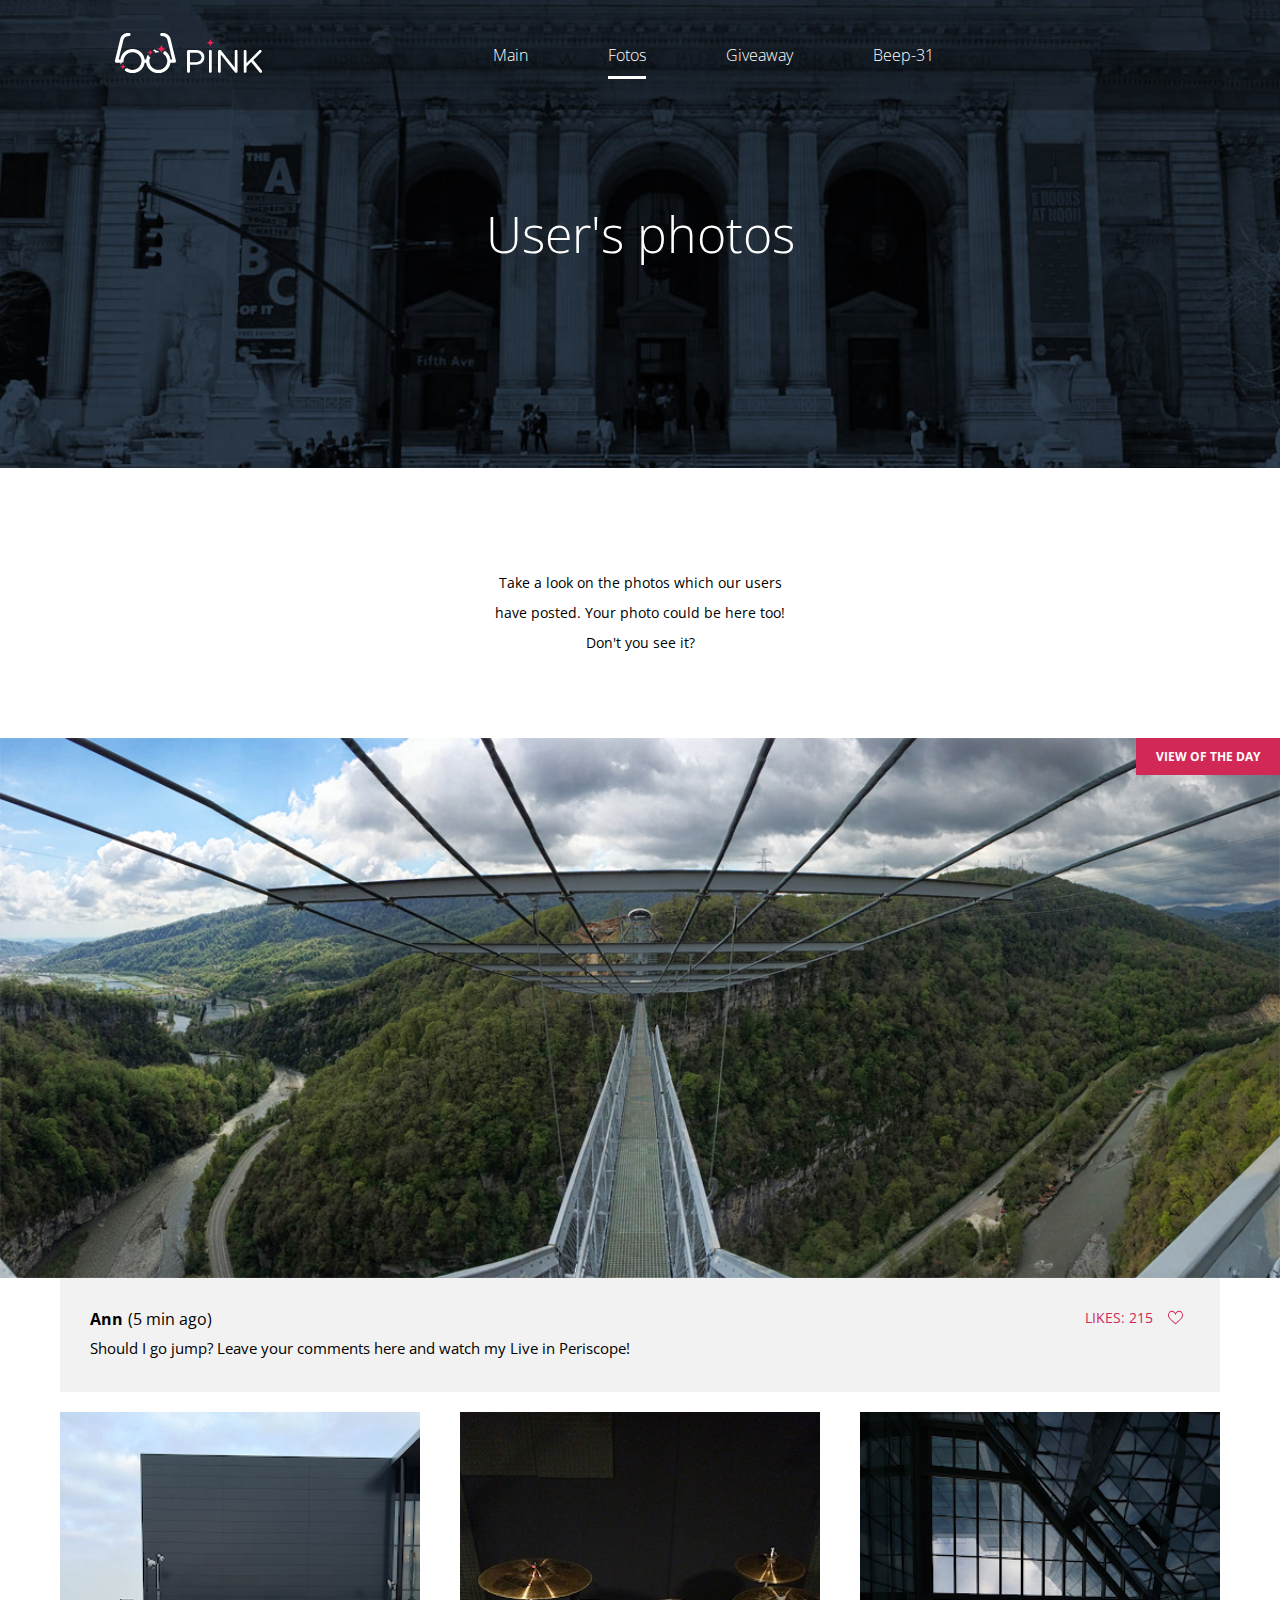
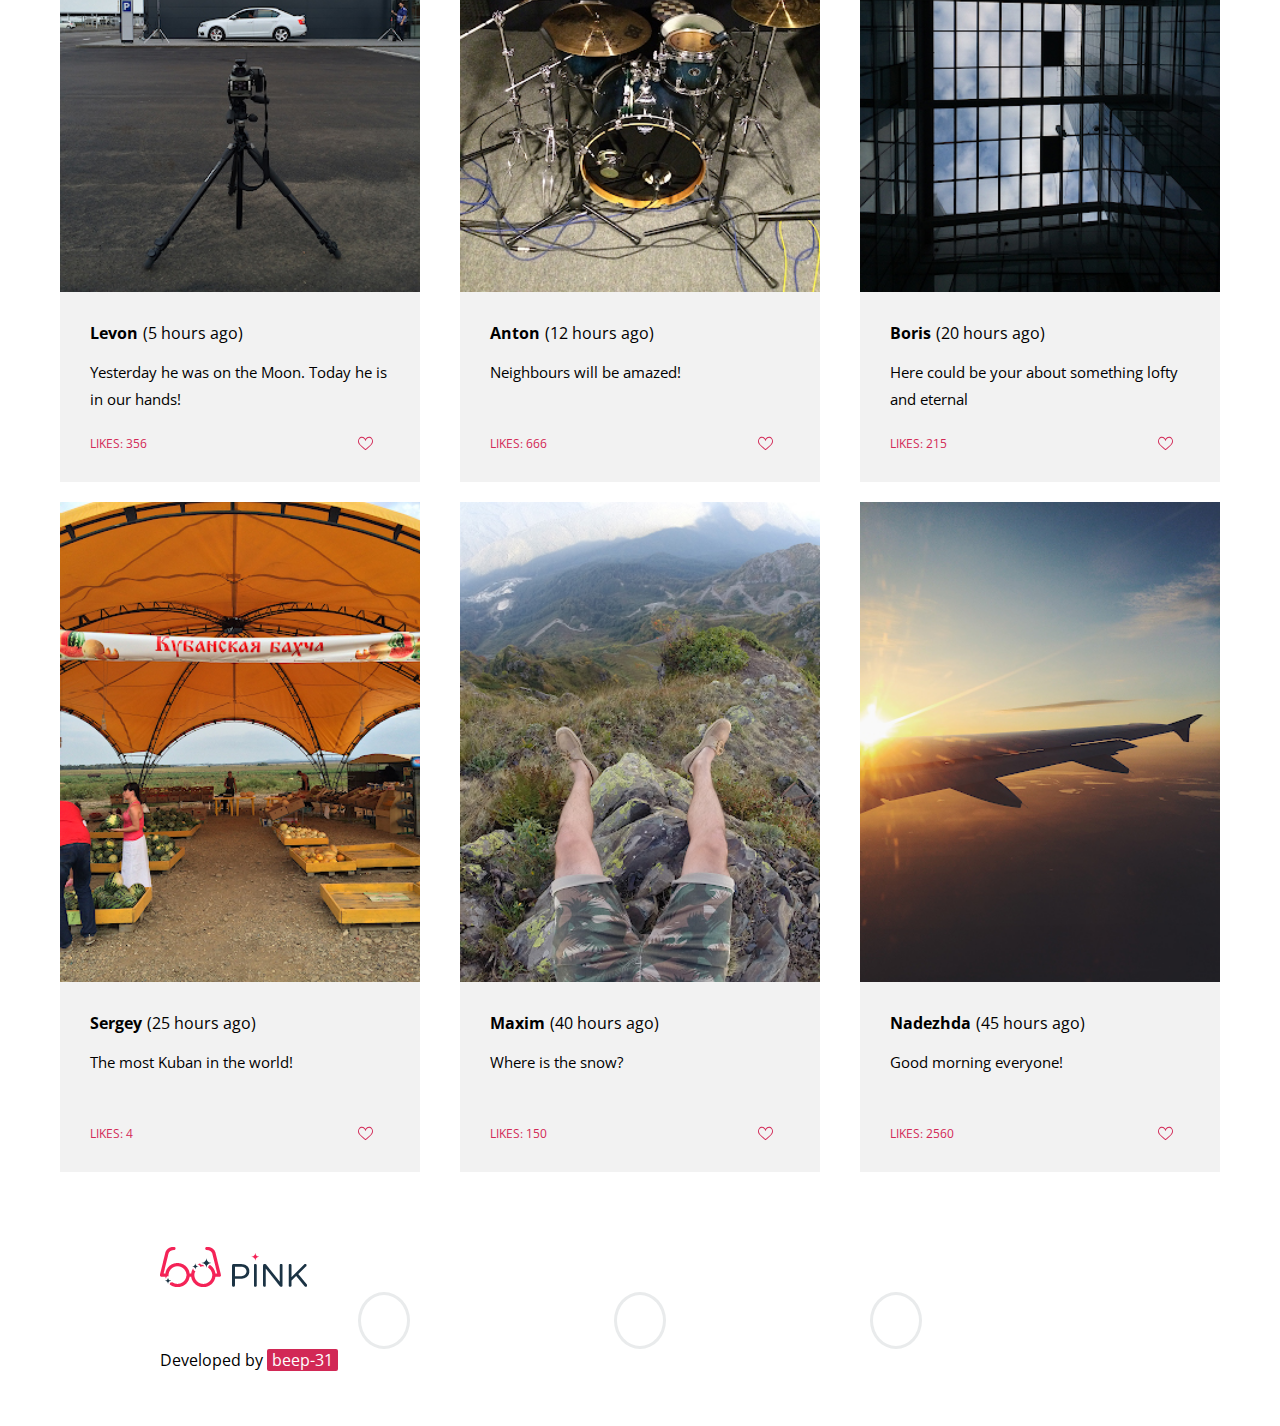
==== commit 184cefcd: "The footer of the photos page not finished yet" ====
--- a/fotos.html
+++ b/fotos.html
@@ -31,15 +31,11 @@
 </svg>
     <header class="page-header">
         <div class="page-header__logo">
-            <a class="page-header__logo--mobile">
-                <img src="./img/header/logotype-mobile.png" alt="pink logo">
-            </a>
-            <a class="page-header__logo--tablet">
-                <img src="./img/header/logotype-tablet.png" alt="pink logo">
-            </a>
-            <a href="" class="page-header__logo--desktop">
-                <img src="./img/header/logotype-desktop.png" alt="pink logo">
-            </a>
+            <picture>
+                <source media="(min-width:1200px)" srcset="img/header/logotype-desktop.png">
+                <source media="(min-width:660px)" srcset="img/header/logotype-tablet.png"> 
+                <img srcset="img/header/logotype-mobile.png">   
+            </picture>
         </div>
         <div class="page-header__burger">
             <div class="burger-item burger-item--closed"></div>
@@ -78,15 +74,15 @@
                     </picture>
                 </div>
                 <div class="card__info card__info--panorama">
-                    <div class="card__info-left">
+                    <div class="card__info-left card__info-left--panorama">
                         <div class="card__info__name"><h4>Ann</h4></div>
                         <div class="card__info__time">(5 min ago)</div>
                     </div>
                     <div class="card__info__text">
                         <p>Should I go jump? Leave your comments here and watch my Live in Periscope!</p>
                     </div>
-                    <div class="card__info-right">
-                        <div class="card__info__likes">
+                    <div class="card__info-right card__info-right--panorama">
+                        <div class="card__info__likes card__info__likes--panorama">
                             <p>Likes: 215</p>
                             <svg>
                                 <use xlink:href="#heart">
@@ -255,6 +251,37 @@
             </div>
         </div>
     </main>
+    <footer class="footer">
+        <div class="footer__wrapper">
+            <div class="footer__logo">
+                <picture>
+                    <source media="(min-width:1200px)" srcset="img/footer/logo--desktop.png">
+                    <source media="(min-width:660px)" srcset="img/footer/logotype--tablet.png">
+                    <img srcset="img/footer/logo.png">
+                </picture>
+            </div>
+            <div class="footer__social">
+                <div class="footer__social__icon">
+                    <svg>
+                        <use xlink:href="#twitter">
+                    </svg>
+                </div>
+                <div class="footer__social__icon">
+                    <svg>
+                        <use xlink:href="#facebook">
+                    </svg>
+                </div>
+                <div class="footer__social__icon">
+                    <svg>
+                        <use xlink:href="#play">
+                    </svg>
+                </div>
+            </div>
+            <div class="footer__dev">
+                Developed by <span>beep-31</span>
+            </div>
+        </div>
+    </footer>
 <script src="scripts/header.js"></script>
 </body>
 </html>--- a/fotos.css
+++ b/fotos.css
@@ -50,15 +50,6 @@
   align-items: center;
   height: 70px;
 }
-.page-header__logo--tablet {
-  display: none;
-}
-.page-header__logo--desktop {
-  display: none;
-}
-.page-header__logo--mobile {
-  display: flex;
-}
 .page-header__burger {
   order: 3;
 }
@@ -137,15 +128,6 @@
   border-bottom: 1px solid #000001;
 }
 @media (min-width: 660px) {
-  .page-header__logo--tablet {
-    display: flex;
-  }
-  .page-header__logo--desktop {
-    display: none;
-  }
-  .page-header__logo--mobile {
-    display: none;
-  }
   .page-header {
     height: 110px;
   }
@@ -154,22 +136,15 @@
   }
 }
 @media (min-width: 1200px) {
+  .page-header {
+    justify-content: space-around;
+  }
   .main-nav {
     opacity: 1 !important;
   }
   .list-item--active a {
     padding-bottom: 10px;
     border-bottom: 3px solid #fff;
-  }
-  .page-header__logo--tablet {
-    display: none;
-  }
-  .page-header__logo--desktop {
-    display: flex;
-    margin-left: 130px;
-  }
-  .page-header__logo--mobile {
-    display: none;
   }
   .burger-item {
     display: none;
@@ -316,6 +291,17 @@
   order: 2;
 }
 @media (min-width: 660px) {
+  .page-main__wrapper {
+    max-width: 660px;
+    width: 100%;
+    margin: 0 auto;
+  }
+  .main__intro {
+    max-width: 350px;
+    margin: 0 auto;
+    padding-top: 100px;
+    padding-bottom: 80px;
+  }
   .card {
     width: 45%;
   }
@@ -326,6 +312,11 @@
     width: 100vw;
     height: auto;
     margin: 0px;
+  }
+  .card__info-right--panorama {
+    position: absolute;
+    right: 20px;
+    top: 30px;
   }
   .card__info {
     height: 190px;
@@ -333,6 +324,19 @@
     display: flex;
     flex-direction: column;
   }
+  .card__info--panorama {
+    max-width: 627px;
+    width: 100%;
+    margin: 0 auto;
+    position: relative;
+    height: 150px;
+  }
+  .card__info__likes--panorama {
+    font-size: 14px;
+  }
+  .card__info__likes--panorama p {
+    margin-right: 15px;
+  }
   .card__info-left {
     margin-bottom: 15px;
   }
@@ -361,5 +365,61 @@
     max-width: 1160px;
     width: 100%;
     margin: 0 auto;
-  }
-}
+    height: auto;
+  }
+  .card__info-left--panorama {
+    margin-bottom: 5px;
+  }
+}
+.footer {
+  display: flex;
+  flex-direction: column;
+  font-family: 'Open Sans', sans-serif;
+  justify-content: center;
+  align-content: space-between;
+}
+.footer__wrapper {
+  width: 95%;
+  margin: 0 auto;
+}
+.footer__social {
+  display: flex;
+}
+.footer__social__icon {
+  text-align: center;
+  padding: 13px;
+  border: 3px solid #e9ebec;
+  border-radius: 50%;
+  margin: 0px 6px;
+}
+.footer svg {
+  width: 20px;
+  height: 20px;
+  fill: #d22856;
+}
+.footer__dev span {
+  background-color: #d22856;
+  color: white;
+  padding: 0px 5px;
+  border-radius: 2px;
+}
+@media (min-width: 660px) {
+  .footer__wrapper {
+    flex-direction: row;
+    justify-content: space-between;
+    align-items: center;
+    max-width: 620px;
+    width: 100%;
+    margin: 0 auto;
+  }
+  .footer__social {
+    display: flex;
+    justify-content: space-evenly;
+  }
+}
+@media (min-width: 1200px) {
+  .footer__wrapper {
+    max-width: 960px;
+    padding: 55px 0px;
+  }
+}
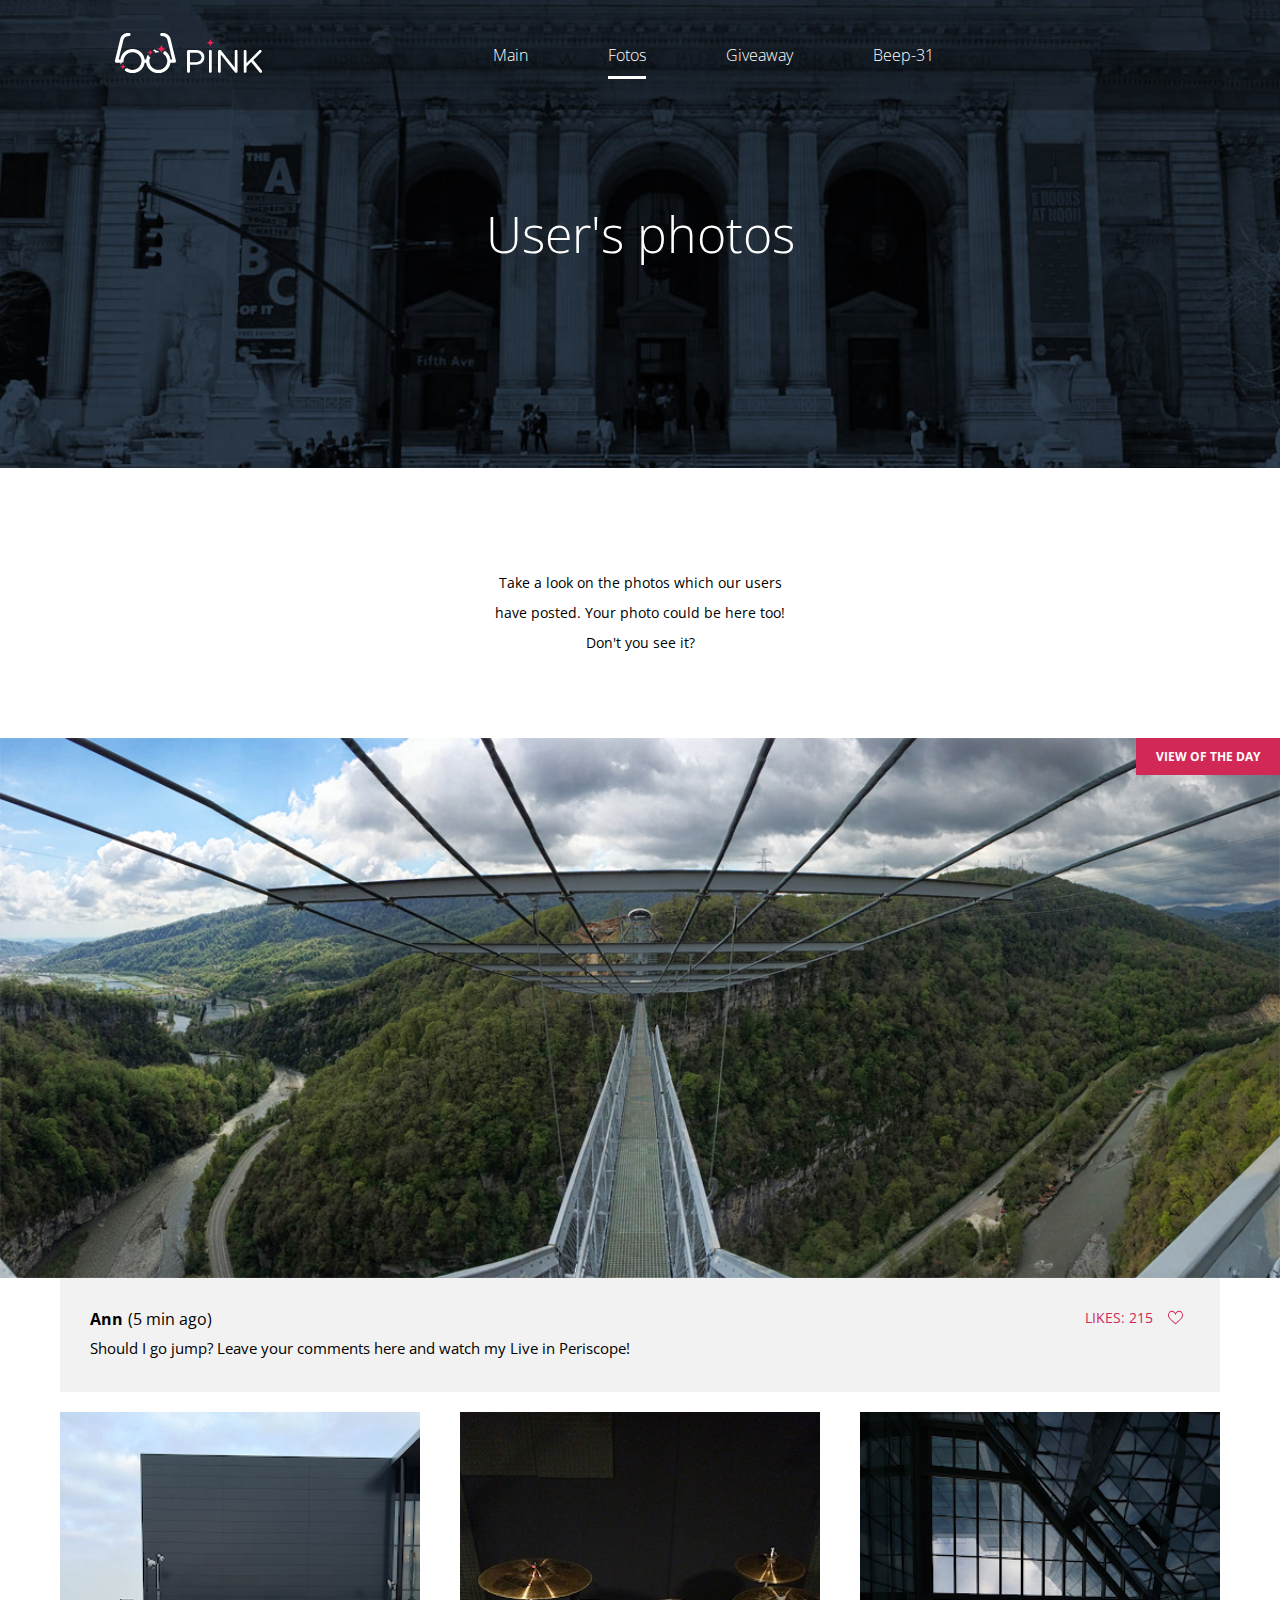
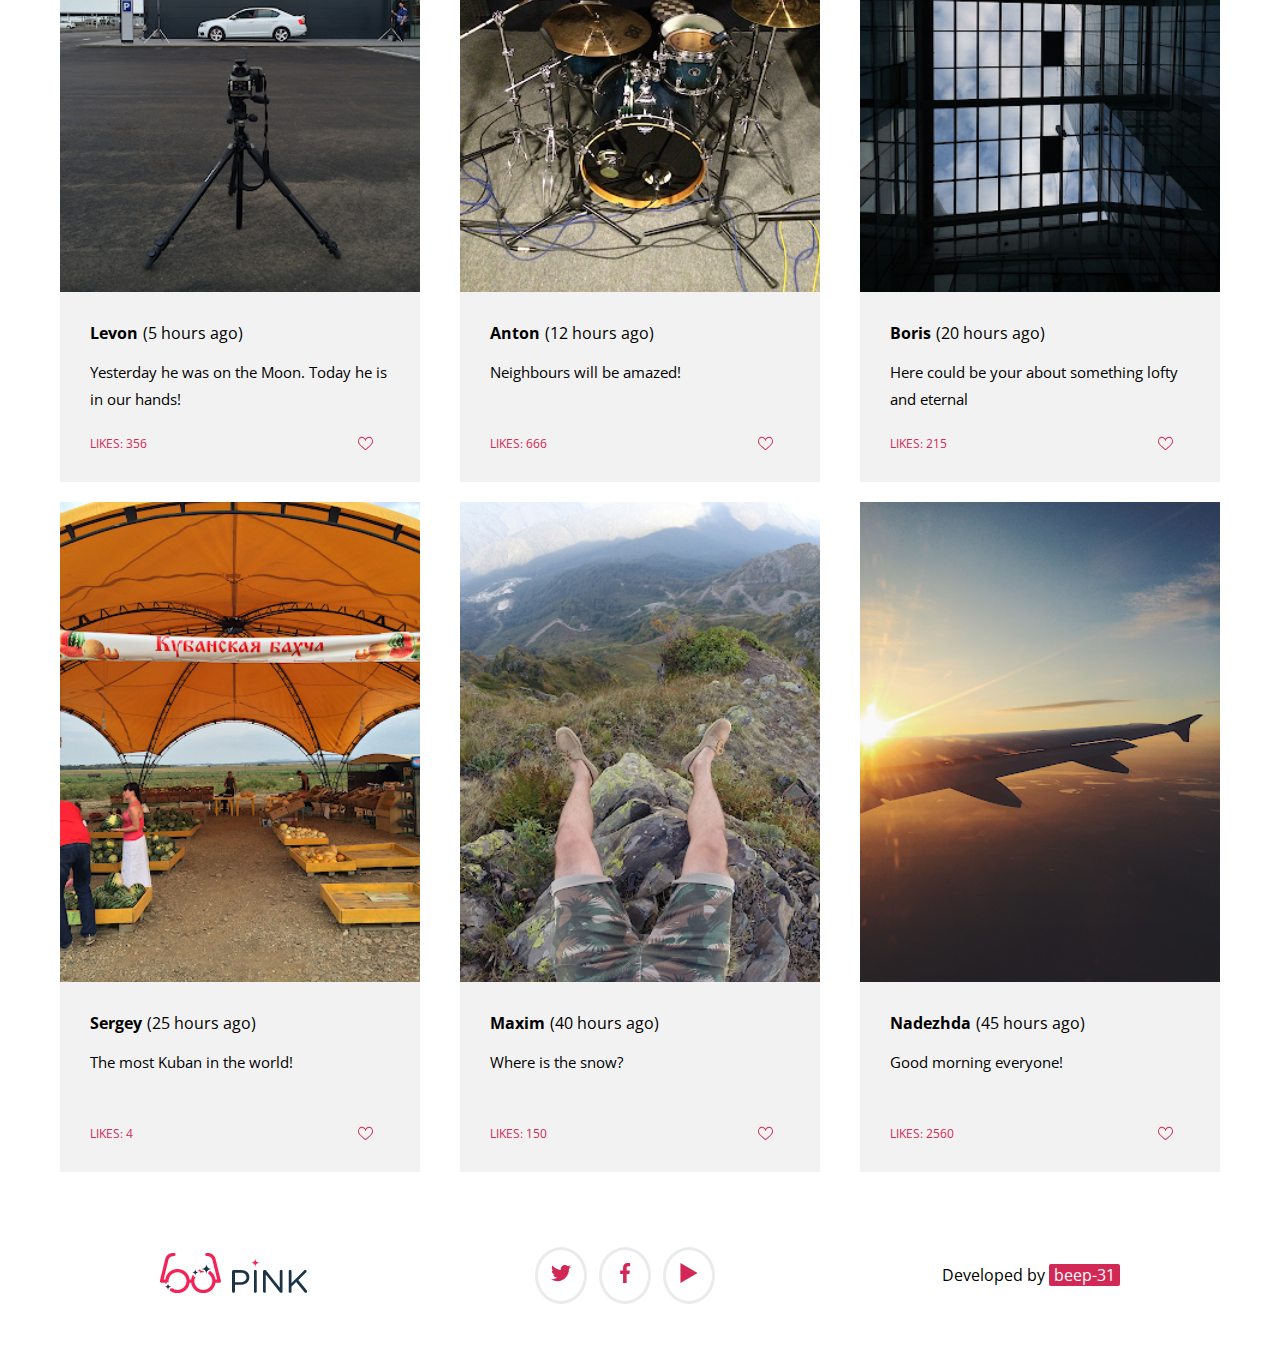
==== commit 5dab83b7: "The footer section is finished." ====
--- a/fotos.html
+++ b/fotos.html
@@ -9,6 +9,7 @@
 </head>
 <body>
 
+<!-- heart -->
 <svg style="display: none;">
     <symbol id="heart" viewBox="0 0 512 512">
         <g>
@@ -29,6 +30,35 @@
         </g>
     </symbol>
 </svg>
+<!-- facebook -->
+<svg style="display: none;">
+    <symbol id="facebook" viewBox="0 0 24 24">
+        <path d="m15.997 3.985h2.191v-3.816c-.378-.052-1.678-.169-3.192-.169-3.159 0-5.323 1.987-5.323 5.639v3.361h-3.486v4.266h3.486v10.734h4.274v-10.733h3.345l.531-4.266h-3.877v-2.939c.001-1.233.333-2.077 2.051-2.077z"/>
+    </symbol>
+</svg>
+<!-- twitter -->
+<svg style="display: none;">
+    <symbol id="twitter" viewBox="0 0 512 512">
+        <g>
+            <g>
+                <path d="M512,97.248c-19.04,8.352-39.328,13.888-60.48,16.576c21.76-12.992,38.368-33.408,46.176-58.016
+                    c-20.288,12.096-42.688,20.64-66.56,25.408C411.872,60.704,384.416,48,354.464,48c-58.112,0-104.896,47.168-104.896,104.992
+                    c0,8.32,0.704,16.32,2.432,23.936c-87.264-4.256-164.48-46.08-216.352-109.792c-9.056,15.712-14.368,33.696-14.368,53.056
+                    c0,36.352,18.72,68.576,46.624,87.232c-16.864-0.32-33.408-5.216-47.424-12.928c0,0.32,0,0.736,0,1.152
+                    c0,51.008,36.384,93.376,84.096,103.136c-8.544,2.336-17.856,3.456-27.52,3.456c-6.72,0-13.504-0.384-19.872-1.792
+                    c13.6,41.568,52.192,72.128,98.08,73.12c-35.712,27.936-81.056,44.768-130.144,44.768c-8.608,0-16.864-0.384-25.12-1.44
+                    C46.496,446.88,101.6,464,161.024,464c193.152,0,298.752-160,298.752-298.688c0-4.64-0.16-9.12-0.384-13.568
+                    C480.224,136.96,497.728,118.496,512,97.248z"/>
+            </g>
+        </g>
+    </symbol>
+</svg>
+<!-- play -->
+<svg style="display: none;">
+    <symbol id="play" viewBox="0 0 494.942 494.942">
+        <path d="m35.353 0 424.236 247.471-424.236 247.471z"/>
+    </symbol>
+</svg>
     <header class="page-header">
         <div class="page-header__logo">
             <picture>
--- a/fotos.css
+++ b/fotos.css
@@ -371,16 +371,15 @@
     margin-bottom: 5px;
   }
 }
-.footer {
+.footer__wrapper {
   display: flex;
   flex-direction: column;
   font-family: 'Open Sans', sans-serif;
-  justify-content: center;
-  align-content: space-between;
-}
-.footer__wrapper {
+  justify-content: space-between;
+  align-items: center;
   width: 95%;
   margin: 0 auto;
+  padding: 30px 0px;
 }
 .footer__social {
   display: flex;
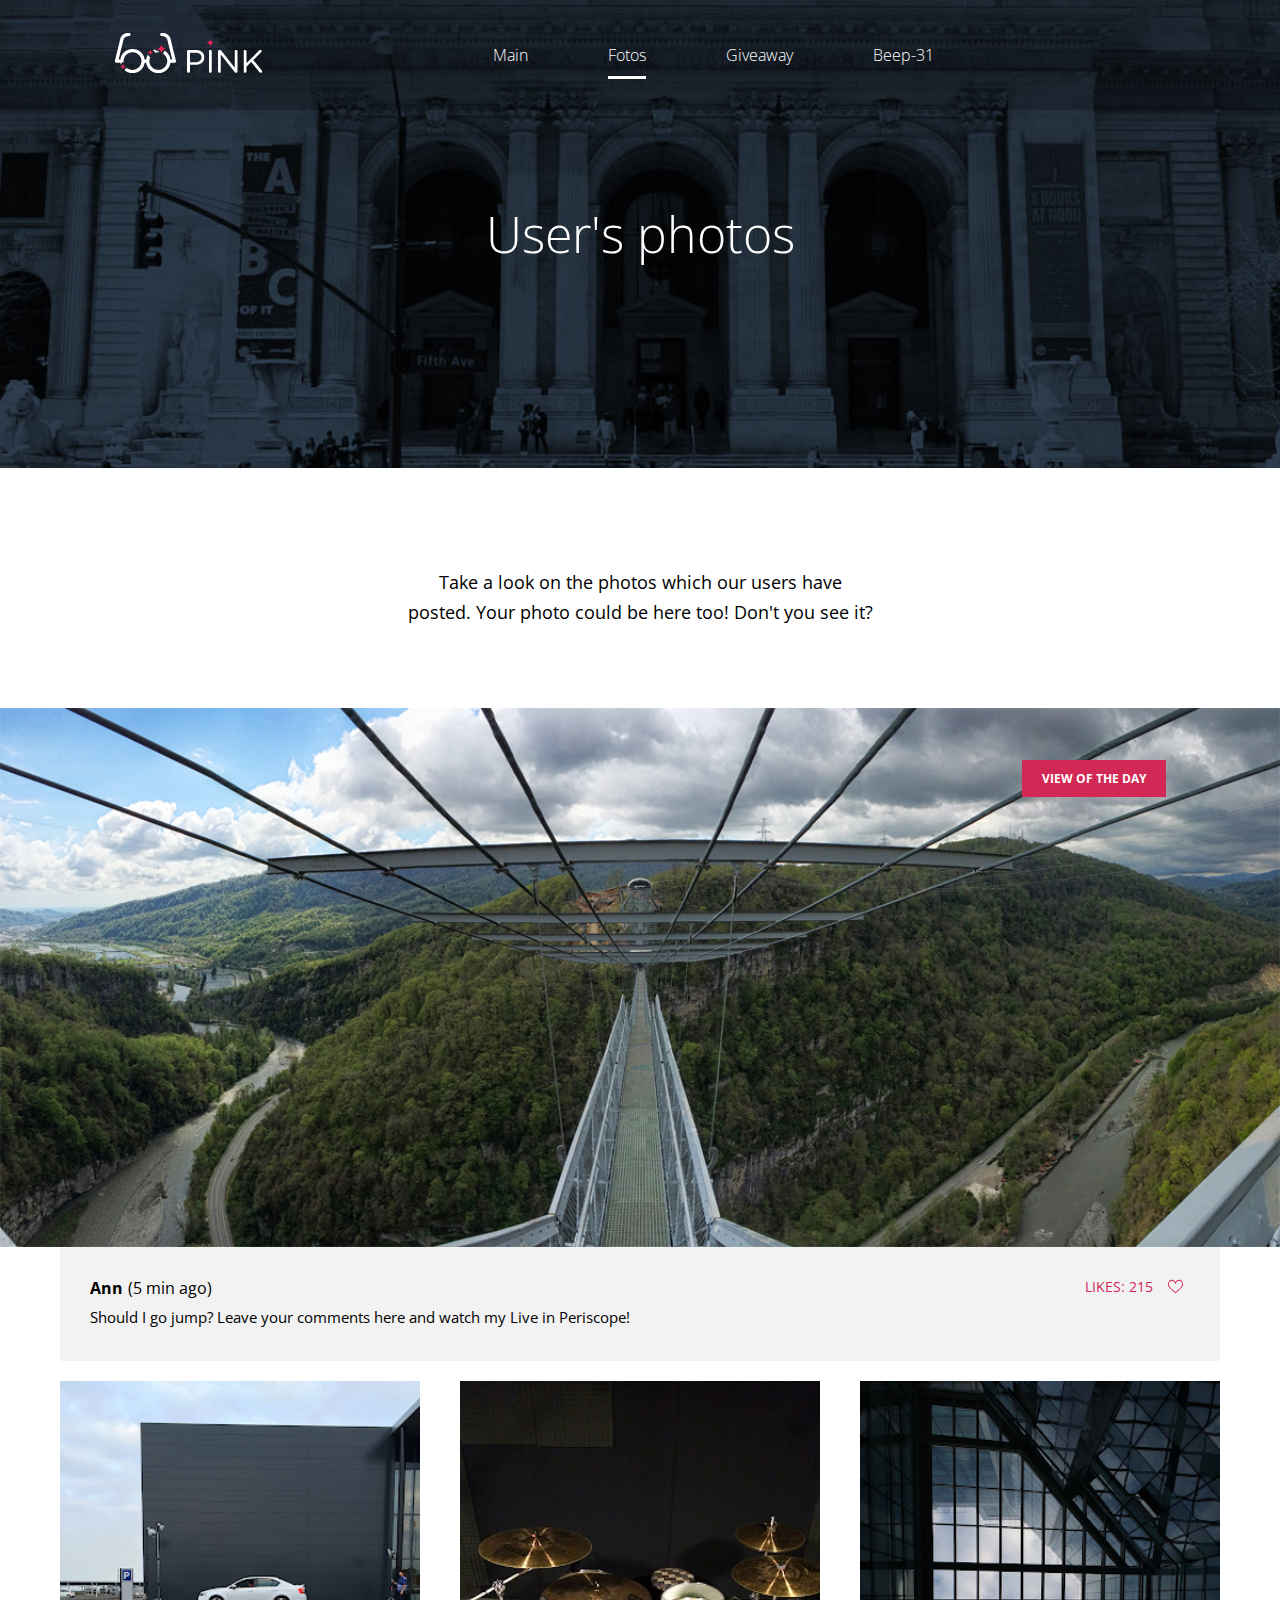
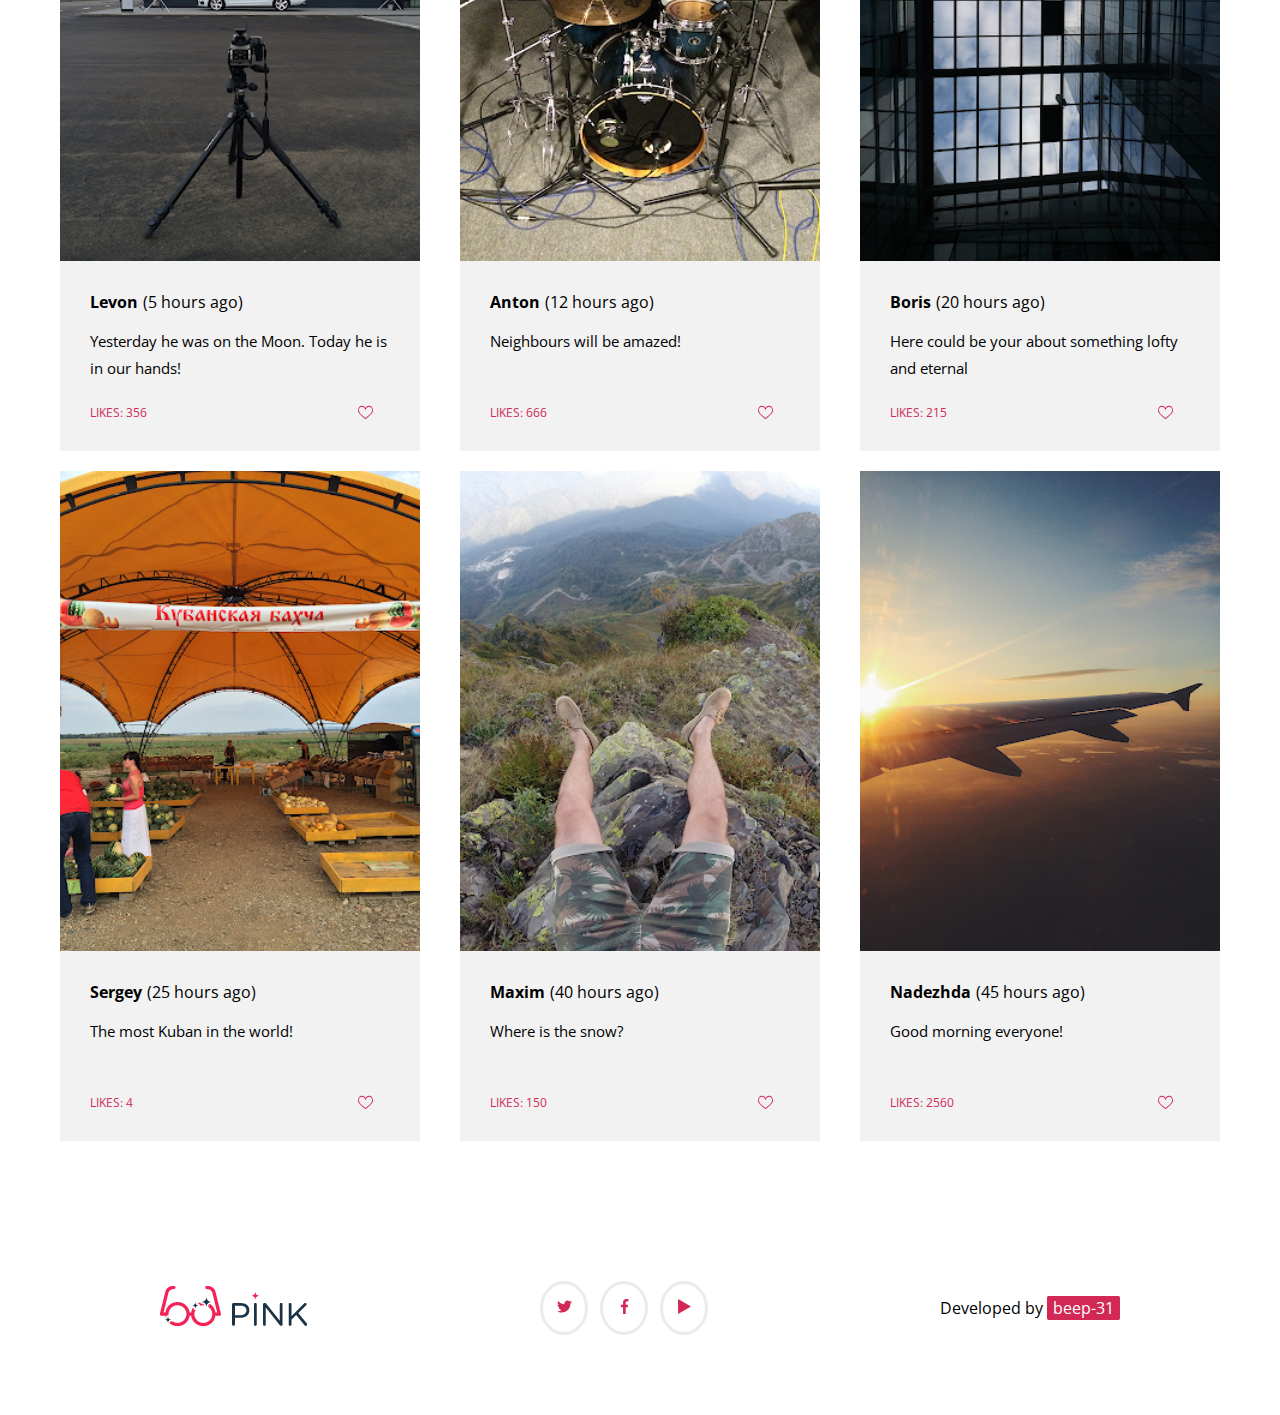
==== commit 942070d3: "Mobile version for the form page is finished" ====
--- a/fotos.html
+++ b/fotos.html
@@ -75,7 +75,7 @@
                 <ul class="main-nav__list">
                     <li class="main-nav__list-item"><a href="index.html">Main</a></li>
                     <li class="main-nav__list-item list-item--active"><a href="#">Fotos</a></li>
-                    <li class="main-nav__list-item"><a href="#">Giveaway</a></li>
+                    <li class="main-nav__list-item"><a href="giveaway.html">Giveaway</a></li>
                     <li class="main-nav__list-item"><a href="#">Beep-31</a></li>
                 </ul>
             </div>
--- a/fotos.css
+++ b/fotos.css
@@ -181,6 +181,7 @@
 }
 .intro {
   background-image: url("img/fotos/intro/back-mobile.jpg");
+  background-position: center center;
   background-size: cover;
   background-repeat: no-repeat;
 }
@@ -205,6 +206,7 @@
 @media (min-width: 1200px) {
   .intro {
     background-image: url("img/fotos/intro/back-desktop.jpg");
+    background-position: inherit;
   }
   .intro__title {
     padding: 200px 0px;
@@ -308,6 +310,10 @@
   .card--panorama {
     width: 100% !important;
   }
+  .card__panorama {
+    right: 20px;
+    top: 56px;
+  }
   .img--panorama {
     width: 100vw;
     height: auto;
@@ -361,6 +367,10 @@
   .card--panorama {
     width: 100% !important;
   }
+  .card__panorama {
+    right: 114px;
+    top: 52px;
+  }
   .card__info--panorama {
     max-width: 1160px;
     width: 100%;
@@ -375,11 +385,11 @@
   display: flex;
   flex-direction: column;
   font-family: 'Open Sans', sans-serif;
-  justify-content: space-between;
+  justify-content: space-around;
   align-items: center;
   width: 95%;
   margin: 0 auto;
-  padding: 30px 0px;
+  height: 284px;
 }
 .footer__social {
   display: flex;
@@ -390,17 +400,30 @@
   border: 3px solid #e9ebec;
   border-radius: 50%;
   margin: 0px 6px;
+  transition: 0.1s linear;
+  cursor: pointer;
+}
+.footer__social__icon:hover {
+  border-color: black;
 }
 .footer svg {
-  width: 20px;
-  height: 20px;
+  width: 15px;
+  height: 15px;
   fill: #d22856;
+  margin-left: 1px;
 }
 .footer__dev span {
   background-color: #d22856;
   color: white;
   padding: 0px 5px;
   border-radius: 2px;
+  border: 1px solid #d22856;
+  transition: 0.1s linear;
+}
+.footer__dev span:hover {
+  background-color: transparent;
+  color: black;
+  border-color: black;
 }
 @media (min-width: 660px) {
   .footer__wrapper {
@@ -410,6 +433,8 @@
     max-width: 620px;
     width: 100%;
     margin: 0 auto;
+    height: auto;
+    padding: 50px 0px;
   }
   .footer__social {
     display: flex;
@@ -417,8 +442,13 @@
   }
 }
 @media (min-width: 1200px) {
+  .main__intro {
+    max-width: 510px;
+    font-size: 18px;
+    line-height: 1.66;
+  }
   .footer__wrapper {
     max-width: 960px;
-    padding: 55px 0px;
-  }
-}
+    padding: 120px 0px 80px 0px;
+  }
+}
